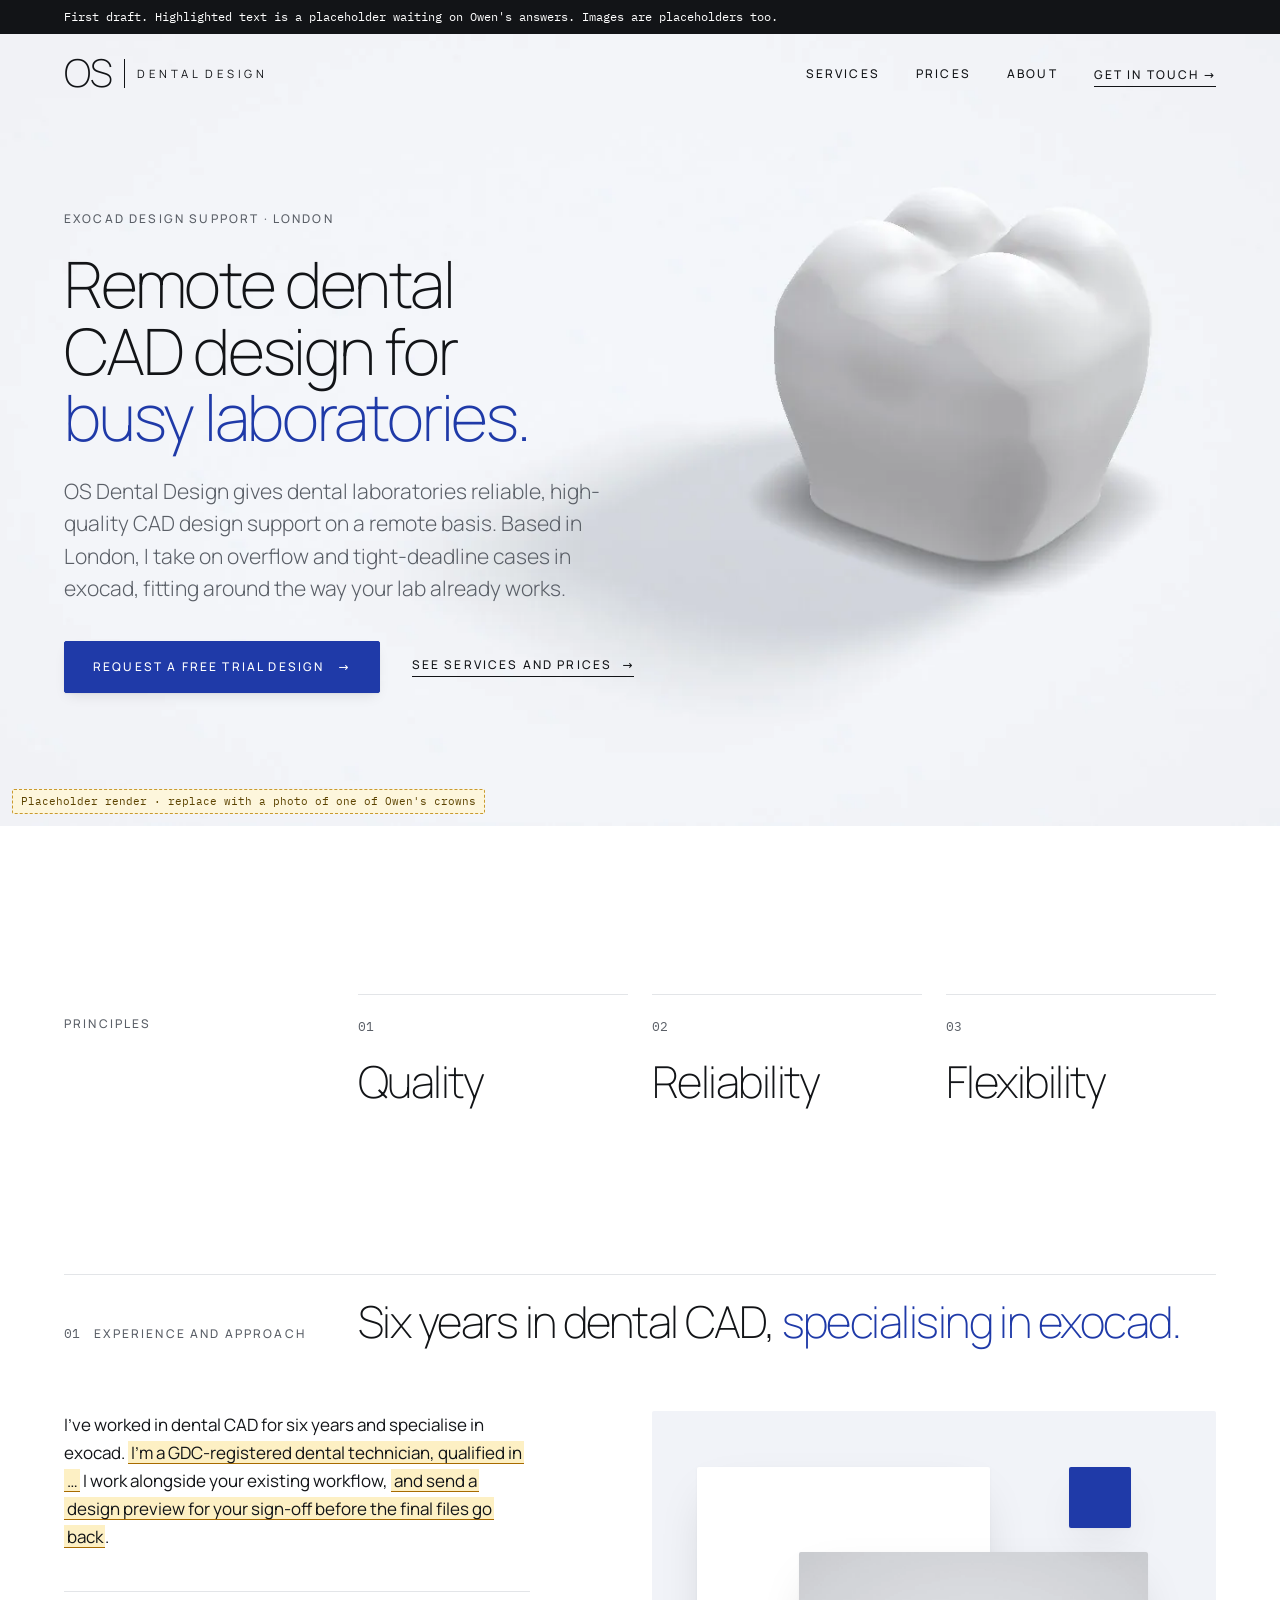
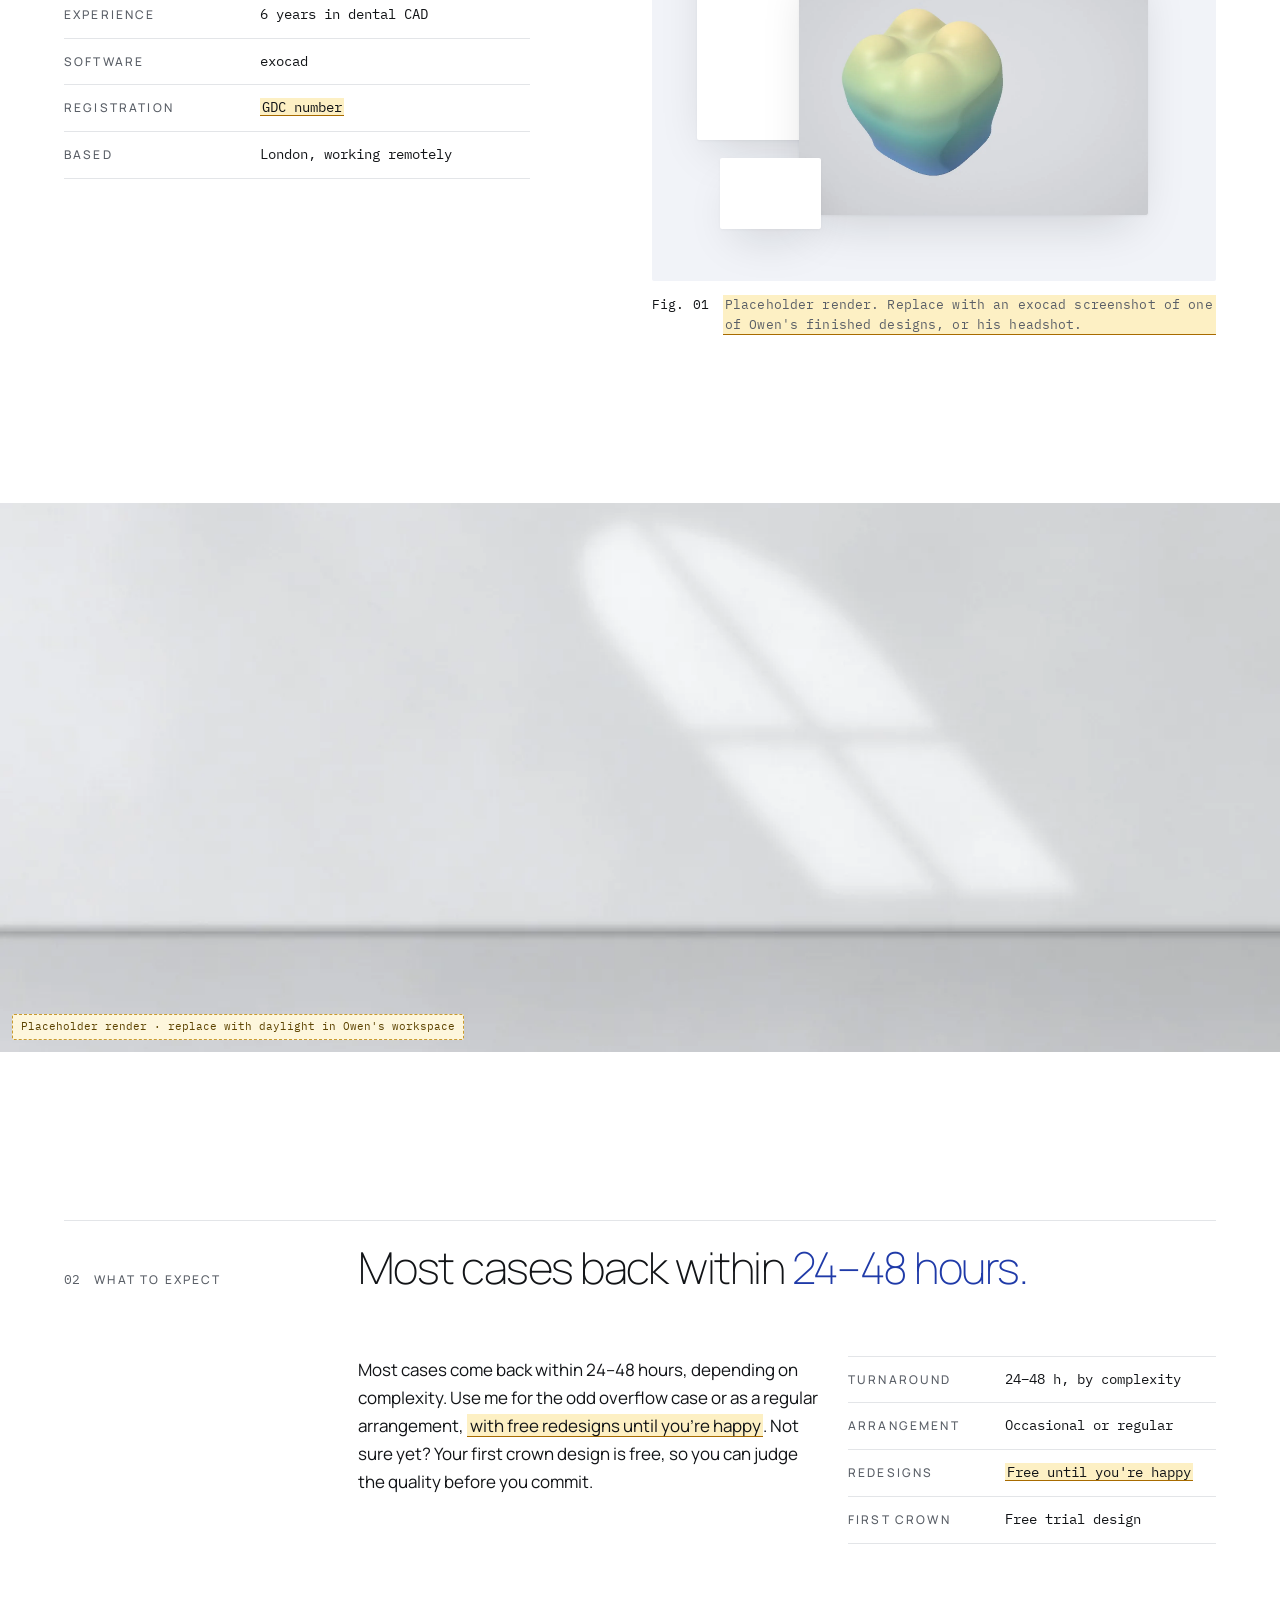
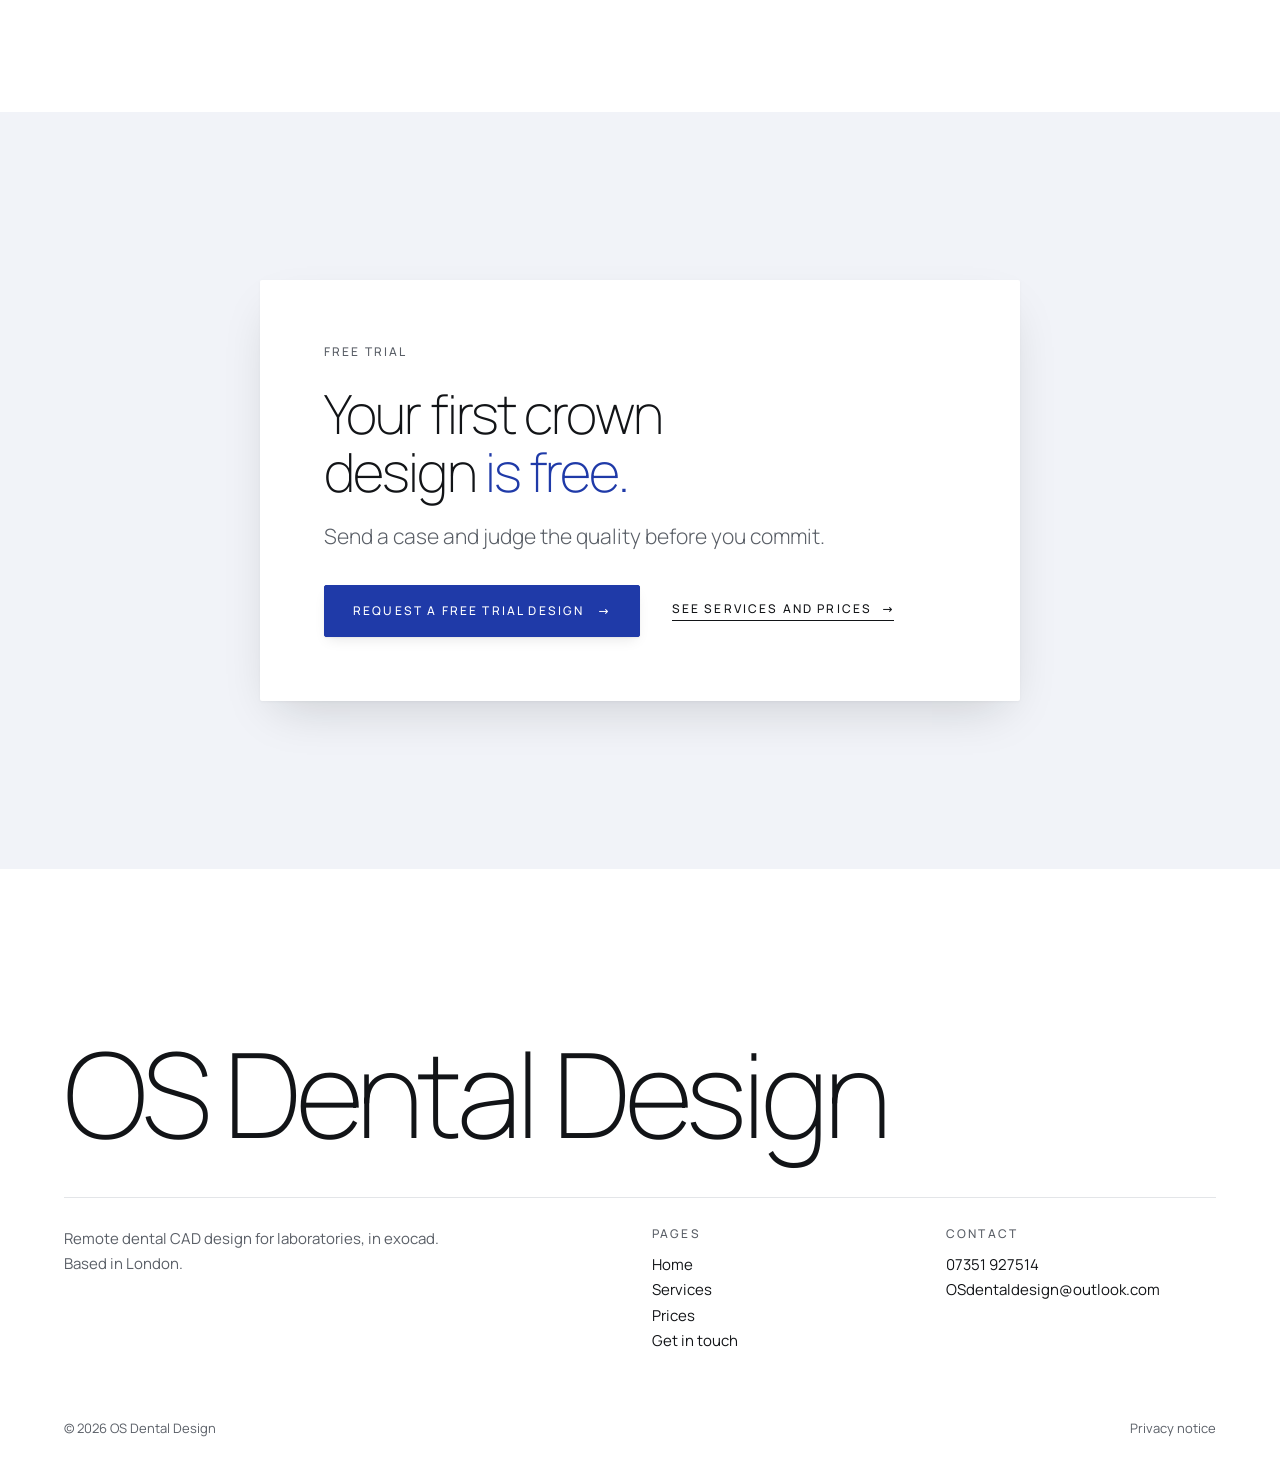
==== site/index.html @ b55dcf38 "Add first draft of the website Five static pages in site/ (Home, Services, Get in touch, Privacy not" ====
<!doctype html>
<html lang="en-GB">
<head>
  <meta charset="utf-8">
  <meta name="viewport" content="width=device-width, initial-scale=1">
  <title>OS Dental Design · Remote dental CAD design for laboratories</title>
  <meta name="description" content="Remote exocad design support for dental laboratories: crown and bridge, implant and full-arch work, back within 24–48 hours. Based in London.">
  <!-- DRAFT: keeps the draft out of search engines. Remove at launch. -->
  <meta name="robots" content="noindex, nofollow">
  <link rel="icon" href="favicon.svg" type="image/svg+xml">
  <link rel="preload" href="fonts/manrope-latin-variable.woff2" as="font" type="font/woff2" crossorigin>
  <link rel="stylesheet" href="css/styles.css">
  <script>document.documentElement.className += " js";</script>
  <script src="js/site.js" defer></script>
  <!-- Analytics: none yet. Cookieless analytics goes here later (PLAN.md, Phase 4). -->
</head>
<body>
  <a class="skip-link" href="#main">Skip to content</a>

  <!-- DRAFT: remove this banner at launch -->
  <div class="draft-banner">
    <p class="wrap">First draft. Highlighted text is a placeholder waiting on Owen's answers. Images are placeholders too.</p>
  </div>

  <header class="site-header site-header--overlay">
    <div class="wrap site-header__inner">
      <a class="wordmark" href="index.html" aria-label="OS Dental Design, home">
        <span class="wordmark__os" aria-hidden="true">OS</span><span class="wordmark__rule" aria-hidden="true"></span><span class="wordmark__name" aria-hidden="true">Dental Design</span>
      </a>
      <button class="menu-toggle label" type="button" aria-expanded="false" aria-controls="site-nav">Menu</button>
      <nav id="site-nav" class="site-nav" aria-label="Main">
        <ul>
          <li><a class="label" href="services.html">Services</a></li>
          <li><a class="label" href="services.html#prices">Prices</a></li>
          <li><a class="label" href="index.html#about">About</a></li>
          <li><a class="label nav-cta" href="contact.html">Get in touch <span class="arrow" aria-hidden="true">→</span></a></li>
        </ul>
      </nav>
    </div>
  </header>

  <main id="main">

    <!-- Hero: tagline, intro and the two buttons -->
    <section class="hero" aria-labelledby="hero-title">
      <div class="hero__media">
        <!-- PLACEHOLDER IMAGE: see images/README.md, slot "Home hero" -->
        <img src="images/placeholder-hero-crown.webp" alt="A white zirconia molar crown on a bright white surface" width="1600" height="900" fetchpriority="high">
        <span class="draft-tag">Placeholder render · replace with a photo of one of Owen's crowns</span>
      </div>
      <div class="wrap hero__content">
        <div class="hero__text">
          <p class="label eyebrow">exocad design support · London</p>
          <h1 id="hero-title" class="display-xl">Remote dental CAD design for <span class="em">busy laboratories.</span></h1>
          <!-- Alternative taglines in the copy doc: "Extra exocad capacity, whenever your lab needs it" or "Reliable CAD design support, back in 24–48 hours". -->
          <p class="lede">OS Dental Design gives dental laboratories reliable, high-quality CAD design support on a remote basis. Based in London, I take on overflow and tight-deadline cases in exocad, fitting around the way your lab already works.</p>
          <div class="actions">
            <a class="btn" href="contact.html#enquiry">Request a free trial design <span class="arrow" aria-hidden="true">→</span></a>
            <a class="link-arrow label" href="services.html">See services and prices <span class="arrow" aria-hidden="true">→</span></a>
          </div>
        </div>
      </div>
    </section>

    <!-- Principles -->
    <!-- Note from the copy doc: taken from Owen's own wording ("reliable, high-quality", "flexible support"). He hasn't chosen his three words yet (Q3). -->
    <section class="section" aria-labelledby="principles-title">
      <div class="wrap grid principles">
        <h2 id="principles-title" class="label principles__label">Principles</h2>
        <ol class="principles__list">
          <li><span class="mono">01</span><span class="display-m">Quality</span></li>
          <li><span class="mono">02</span><span class="display-m">Reliability</span></li>
          <li><span class="mono">03</span><span class="display-m">Flexibility</span></li>
        </ol>
      </div>
    </section>

    <!-- Experience and approach (this is the "About" section) -->
    <section class="section" id="about" aria-labelledby="about-title">
      <div class="wrap">
        <div class="section-head grid">
          <p class="section-head__meta"><span class="mono">01</span><span class="label">Experience and approach</span></p>
          <h2 id="about-title" class="display-m">Six years in dental CAD, <span class="em">specialising in exocad.</span></h2>
        </div>
        <div class="split grid">
          <div class="split__text">
            <div class="prose">
              <p>I've worked in dental CAD for six years and specialise in exocad. <span class="tbc" title="To confirm with Owen (Q4)">I'm a GDC-registered dental technician, qualified in …</span> I work alongside your existing workflow, <span class="tbc" title="To confirm with Owen (Q4)">and send a design preview for your sign-off before the final files go back</span>.</p>
            </div>
            <dl class="spec">
              <div><dt class="label">Experience</dt><dd>6 years in dental CAD</dd></div>
              <div><dt class="label">Software</dt><dd>exocad</dd></div>
              <div><dt class="label">Registration</dt><dd><span class="tbc" title="To confirm with Owen (Q4)">GDC number</span></dd></div>
              <div><dt class="label">Based</dt><dd>London, working remotely</dd></div>
            </dl>
          </div>
          <!-- Image slot from the copy doc: a headshot of Owen, or an exocad screenshot of a finished design (Q7) -->
          <figure class="split__figure">
            <div class="relief" style="--ratio: 6 / 5">
              <span class="plane" style="--left: 8%; --top: 12%; --width: 52%; --height: 58%"></span>
              <span class="plane plane--image" style="--left: 26%; --top: 30%; --width: 62%; --height: 56%">
                <img src="images/placeholder-design-screen.webp" alt="Placeholder: a molar crown design shown as a colour thickness map" width="1600" height="1000" loading="lazy">
              </span>
              <span class="plane plane--accent" style="--left: 74%; --top: 12%; --width: 11%; --height: 13%"></span>
              <span class="plane" style="--left: 12%; --top: 74%; --width: 18%; --height: 15%"></span>
            </div>
            <figcaption class="figcaption mono"><span>Fig. 01</span><span class="tbc" title="Image to source (Q7)">Placeholder render. Replace with an exocad screenshot of one of Owen's finished designs, or his headshot.</span></figcaption>
          </figure>
        </div>
      </div>
    </section>

    <!-- Full-bleed break -->
    <figure class="bleed">
      <!-- PLACEHOLDER IMAGE: see images/README.md, slot "Home break" -->
      <img src="images/placeholder-window-light.webp" alt="" width="1600" height="800" loading="lazy">
      <span class="draft-tag">Placeholder render · replace with daylight in Owen's workspace</span>
    </figure>

    <!-- What to expect -->
    <section class="section" aria-labelledby="expect-title">
      <div class="wrap">
        <div class="section-head grid">
          <p class="section-head__meta"><span class="mono">02</span><span class="label">What to expect</span></p>
          <h2 id="expect-title" class="display-m">Most cases back within <span class="em">24–48 hours.</span></h2>
        </div>
        <div class="split grid">
          <div class="split__text split__text--offset">
            <div class="prose">
              <p>Most cases come back within 24–48 hours, depending on complexity. Use me for the odd overflow case or as a regular arrangement, <span class="tbc" title="To confirm with Owen (Q5)">with free redesigns until you're happy</span>. Not sure yet? Your first crown design is free, so you can judge the quality before you commit.</p>
            </div>
          </div>
          <dl class="spec split__aside">
            <div><dt class="label">Turnaround</dt><dd>24–48 h, by complexity</dd></div>
            <div><dt class="label">Arrangement</dt><dd>Occasional or regular</dd></div>
            <div><dt class="label">Redesigns</dt><dd><span class="tbc" title="To confirm with Owen (Q5)">Free until you're happy</span></dd></div>
            <div><dt class="label">First crown</dt><dd>Free trial design</dd></div>
          </dl>
        </div>
      </div>
    </section>

    <!-- The bold moment: raised panel on the tinted band -->
    <section class="section section--alt" aria-labelledby="trial-title">
      <div class="wrap grid">
        <div class="panel">
          <p class="label eyebrow">Free trial</p>
          <h2 id="trial-title" class="display-l">Your first crown design <span class="em">is free.</span></h2>
          <p class="lede">Send a case and judge the quality before you commit.</p>
          <div class="actions">
            <a class="btn" href="contact.html#enquiry">Request a free trial design <span class="arrow" aria-hidden="true">→</span></a>
            <a class="link-arrow label" href="services.html">See services and prices <span class="arrow" aria-hidden="true">→</span></a>
          </div>
        </div>
      </div>
    </section>

  </main>

  <footer class="site-footer">
    <div class="wrap">
      <p class="site-footer__mast" aria-hidden="true">OS Dental Design</p>
      <div class="site-footer__cols grid">
        <p class="site-footer__about">Remote dental CAD design for laboratories, in exocad. Based in London.</p>
        <nav class="site-footer__col" aria-label="Footer">
          <span class="label">Pages</span>
          <ul>
            <li><a href="index.html">Home</a></li>
            <li><a href="services.html">Services</a></li>
            <li><a href="services.html#prices">Prices</a></li>
            <li><a href="contact.html">Get in touch</a></li>
          </ul>
        </nav>
        <div class="site-footer__col">
          <span class="label">Contact</span>
          <ul class="contact-list">
            <li><a href="tel:+447351927514">07351 927514</a></li>
            <li><a href="mailto:OSdentaldesign@outlook.com">OSdentaldesign@outlook.com</a></li>
          </ul>
        </div>
      </div>
      <div class="site-footer__legal">
        <span>© 2026 OS Dental Design</span>
        <a href="privacy.html">Privacy notice</a>
      </div>
    </div>
  </footer>
</body>
</html>
---- site/css/styles.css ----
/* ==========================================================================
   OS Dental Design · site styles · FIRST DRAFT

   The tokens in :root follow "Sam's choices" in the OS Dental Brand Choices
   artifact (10 Nov 2026): bright white, cobalt, Manrope, IBM Plex Mono,
   soft shadows, crisp corners, white relief, airy spacing.
   The design system is not final. When it is, change the values in :root
   and most of the site follows.

   Contents
     1. Fonts            6. Hero and page heads   11. Price table
     2. Tokens           7. Sections              12. Forms
     3. Base             8. White relief          13. Footer
     4. Type             9. Image slots           14. Draft markers
     5. Header and nav  10. Lists and specs
   ========================================================================== */


/* 1. Fonts: self-hosted, so the site makes no requests to Google
   (SIL Open Font License; licences are in /fonts) ------------------------ */

@font-face {
  font-family: "Manrope";
  src: url("../fonts/manrope-latin-variable.woff2") format("woff2");
  font-weight: 200 800;
  font-style: normal;
  font-display: swap;
  unicode-range: U+0000-00FF, U+0131, U+0152-0153, U+02BB-02BC, U+02C6, U+02DA, U+02DC, U+0304, U+0308, U+0329, U+2000-206F, U+20AC, U+2122, U+2191, U+2193, U+2212, U+2215, U+FEFF, U+FFFD;
}
@font-face {
  font-family: "IBM Plex Mono";
  src: url("../fonts/ibm-plex-mono-latin-400.woff2") format("woff2");
  font-weight: 400;
  font-style: normal;
  font-display: swap;
  unicode-range: U+0000-00FF, U+0131, U+0152-0153, U+02BB-02BC, U+02C6, U+02DA, U+02DC, U+0304, U+0308, U+0329, U+2000-206F, U+20AC, U+2122, U+2191, U+2193, U+2212, U+2215, U+FEFF, U+FFFD;
}
@font-face {
  font-family: "IBM Plex Mono";
  src: url("../fonts/ibm-plex-mono-latin-500.woff2") format("woff2");
  font-weight: 500;
  font-style: normal;
  font-display: swap;
  unicode-range: U+0000-00FF, U+0131, U+0152-0153, U+02BB-02BC, U+02C6, U+02DA, U+02DC, U+0304, U+0308, U+0329, U+2000-206F, U+20AC, U+2122, U+2191, U+2193, U+2212, U+2215, U+FEFF, U+FFFD;
}


/* 2. Tokens -------------------------------------------------------------- */

:root {
  /* Colour: bright white ground, cobalt accent, steel secondary */
  --paper: #ffffff;          /* the page */
  --paper-alt: #f1f3f8;      /* tinted band: behind the white relief and the raised panel */
  --ink: #121417;            /* text */
  --ink-soft: #5a5f67;       /* ledes, captions, labels */
  --rule: #e3e5e8;           /* hairlines */
  --rule-strong: #868c94;    /* form field underlines */
  --accent: #1f3aa8;         /* Cobalt: buttons, emphasis, current page, focus */
  --on-accent: #ffffff;
  --accent-soft: #c3cbec;
  --secondary: #bcc5d1;      /* Steel: the accent's quiet partner */
  --placeholder: #e7eaf0;    /* empty image slots */

  /* Type: Manrope for headlines and text, IBM Plex Mono for technical figures */
  --font-head: "Manrope", system-ui, -apple-system, "Segoe UI", Roboto, sans-serif;
  --font-body: "Manrope", system-ui, -apple-system, "Segoe UI", Roboto, sans-serif;
  --font-mono: "IBM Plex Mono", ui-monospace, Menlo, Consolas, monospace;
  --head-weight: 200;
  --head-tracking: -0.035em;

  /* Depth and shape: soft shadows, crisp 2px corners */
  --shadow-1: 0 1px 2px rgba(18, 20, 23, .05), 0 6px 14px -4px rgba(18, 20, 23, .10);
  --shadow-2: 0 1px 3px rgba(18, 20, 23, .04), 0 20px 48px -16px rgba(18, 20, 23, .18);
  --radius: 2px;

  /* Space: airy, 168px between sections on a wide screen */
  --space-section: clamp(88px, 6rem + 6vw, 168px);
  --page-margin: clamp(20px, 5vw, 64px);
  --gutter: 24px;
  --content-max: 1312px;

  /* Motion */
  --ease: cubic-bezier(.2, .7, .2, 1);
  --quick: 200ms;
}


/* 3. Base ---------------------------------------------------------------- */

*, *::before, *::after { box-sizing: border-box; }

html {
  color-scheme: light;
  -webkit-text-size-adjust: 100%;
  text-size-adjust: 100%;
  scroll-padding-top: 24px;
}
@media (prefers-reduced-motion: no-preference) {
  html { scroll-behavior: smooth; }
}

body {
  margin: 0;
  background: var(--paper);
  color: var(--ink);
  font-family: var(--font-body);
  font-size: 1.0625rem;      /* 17px */
  line-height: 1.65;
  font-weight: 400;
  -webkit-font-smoothing: antialiased;
  -moz-osx-font-smoothing: grayscale;
}

img { display: block; max-width: 100%; height: auto; }
a { color: inherit; text-underline-offset: 3px; }
p, h1, h2, h3, figure, blockquote, dl, dd { margin: 0; }
ol, ul { margin: 0; padding: 0; list-style: none; }
button, input, select, textarea { font: inherit; color: inherit; }

:focus-visible { outline: 2px solid var(--accent); outline-offset: 4px; }
::selection { background: var(--accent-soft); color: var(--ink); }

.visually-hidden {
  position: absolute !important;
  width: 1px; height: 1px;
  margin: -1px; padding: 0;
  overflow: hidden;
  clip: rect(0 0 0 0);
  white-space: nowrap;
  border: 0;
}

.skip-link {
  position: absolute;
  left: 16px; top: -100px;
  z-index: 100;
  padding: 10px 16px;
  background: var(--ink);
  color: var(--paper);
  border-radius: var(--radius);
  text-decoration: none;
}
.skip-link:focus { top: 16px; }

.wrap {
  width: 100%;
  max-width: calc(var(--content-max) + 2 * var(--page-margin));
  margin-inline: auto;
  padding-inline: var(--page-margin);
}

.grid {
  display: grid;
  grid-template-columns: repeat(12, minmax(0, 1fr));
  column-gap: var(--gutter);
}


/* 4. Type ---------------------------------------------------------------- */

.display-xl,
.display-l,
.display-m,
.display-s {
  font-family: var(--font-head);
  font-weight: var(--head-weight);
  letter-spacing: var(--head-tracking);
  text-wrap: balance;
}
.display-xl { font-size: clamp(2.5rem, 1.55rem + 3.4vw, 4rem);      line-height: 1.04; }
.display-l  { font-size: clamp(2.125rem, 1.5rem + 2.6vw, 3.375rem); line-height: 1.08; }
.display-m  { font-size: clamp(1.75rem, 1.3rem + 1.9vw, 2.75rem);   line-height: 1.12; }
.display-s  {
  font-size: clamp(1.3125rem, 1.15rem + .7vw, 1.75rem);
  line-height: 1.25;
  font-weight: 300;
  letter-spacing: -0.02em;
}

/* Headline emphasis: the last phrase, upright, in the accent */
.em { color: var(--accent); }

.lede {
  max-width: 34em;
  color: var(--ink-soft);
  font-size: clamp(1.125rem, 1.02rem + .4vw, 1.3125rem);
  line-height: 1.55;
  font-weight: 300;
}

/* Labels, eyebrows, nav and buttons: small capitals */
.label {
  font-family: var(--font-body);
  font-size: .75rem;
  line-height: 1.35;
  letter-spacing: .18em;
  text-transform: uppercase;
  font-weight: 500;
}

/* Technical figures: turnaround, file types, tooth numbers, captions */
.mono {
  font-family: var(--font-mono);
  font-size: .8125rem;
  line-height: 1.55;
  letter-spacing: .01em;
}

.eyebrow { color: var(--ink-soft); }
.prose { max-width: 34em; }
.prose > * + * { margin-top: 1em; }
.prose a { color: var(--accent); }


/* Buttons and links ------------------------------------------------------ */

.btn {
  display: inline-flex;
  align-items: center;
  gap: 14px;
  min-height: 52px;
  padding: 0 28px;
  border: 1px solid var(--accent);
  border-radius: var(--radius);
  background: var(--accent);
  color: var(--on-accent);
  box-shadow: var(--shadow-1);
  text-decoration: none;
  cursor: pointer;
  transition: background-color var(--quick) var(--ease), border-color var(--quick) var(--ease);
  /* label type */
  font-family: var(--font-body);
  font-size: .75rem;
  line-height: 1.2;
  letter-spacing: .18em;
  text-transform: uppercase;
  font-weight: 500;
}
.btn:hover { background: var(--ink); border-color: var(--ink); }

.link-arrow {
  display: inline-flex;
  align-items: center;
  gap: 10px;
  padding-bottom: 3px;
  border-bottom: 1px solid currentColor;
  text-decoration: none;
  transition: color var(--quick) var(--ease);
}
.link-arrow:hover { color: var(--accent); }

.arrow { display: inline-block; transition: transform var(--quick) var(--ease); }
.btn:hover .arrow,
.link-arrow:hover .arrow { transform: translateX(4px); }

.actions {
  display: flex;
  flex-wrap: wrap;
  align-items: center;
  gap: 20px 32px;
  margin-top: 12px;
}


/* 5. Header and nav ------------------------------------------------------ */

.site-header { position: relative; z-index: 20; }

/* Home: the header sits on top of the hero photograph */
.site-header--overlay { position: absolute; left: 0; right: 0; }

.site-header__inner {
  display: flex;
  flex-wrap: wrap;
  align-items: center;
  gap: 16px 32px;
  padding-block: 24px;
}

/* Wordmark until the logo exists: OS | DENTAL DESIGN */
.wordmark {
  display: inline-flex;
  align-items: center;
  color: var(--ink);
  font-size: 12px;
  line-height: 1;
  text-decoration: none;
  white-space: nowrap;
}
.wordmark__os {
  font-family: var(--font-head);
  font-weight: 200;
  font-size: 3.2em;
  letter-spacing: -0.02em;
  line-height: .8;
}
.wordmark__rule {
  width: 1px;
  height: 2.4em;
  margin-inline: 1em;
  background: currentColor;
}
.wordmark__name {
  margin-right: -.3em;
  font-size: .95em;
  letter-spacing: .3em;
  text-transform: uppercase;
  font-weight: 400;
}

.site-nav { margin-left: auto; }
.site-nav ul { display: flex; align-items: center; gap: 36px; }
.site-nav a {
  display: inline-block;
  padding-block: 6px;
  text-decoration: none;
  transition: color var(--quick) var(--ease);
}
.site-nav a:hover { color: var(--accent); }
.site-nav a[aria-current="page"] { color: var(--accent); box-shadow: 0 1px 0 0 currentColor; }
.site-nav .nav-cta { padding-bottom: 3px; border-bottom: 1px solid currentColor; }

.menu-toggle { display: none; }

@media (max-width: 859px) {
  .js .menu-toggle {
    display: inline-flex;
    align-items: center;
    min-height: 44px;
    margin-left: auto;
    padding: 0 16px;
    border: 1px solid var(--ink);
    border-radius: var(--radius);
    background: transparent;
    cursor: pointer;
  }
  .js .site-nav {
    display: none;
    position: absolute;
    top: 100%; left: 0; right: 0;
    padding: 4px var(--page-margin) 24px;
    background: var(--paper);
    box-shadow: var(--shadow-2);
  }
  .js.nav-open .site-nav { display: block; }
  .js .site-nav ul { flex-direction: column; align-items: stretch; gap: 0; }
  .js .site-nav a,
  .js .site-nav .nav-cta {
    display: block;
    padding: 18px 0;
    border-bottom: 1px solid var(--rule);
    box-shadow: none;
  }
  /* Without JavaScript the links simply wrap under the wordmark */
  html:not(.js) .site-nav { margin-left: 0; width: 100%; }
  html:not(.js) .site-nav ul { flex-wrap: wrap; gap: 8px 24px; }
}


/* 6. Hero (Home) and page heads (other pages) ---------------------------- */

.hero {
  position: relative;
  overflow: hidden;
  background: #eff1f5;       /* matches the edge of the hero photograph */
}
.hero__media { position: relative; }
.hero__media img {
  width: 100%;
  height: 100%;
  object-fit: cover;
  object-position: 72% 50%;
}
.hero__content { position: relative; z-index: 1; }
.hero__text { display: grid; gap: 24px; max-width: 600px; }

@media (min-width: 860px) {
  .hero { display: flex; align-items: center; min-height: clamp(640px, 88vh, 820px); }
  .hero__media { position: absolute; inset: 0; }
  .hero__content { width: 100%; padding-block: 140px 96px; }
  .hero__text { max-width: min(600px, 50%); }
}
/* Phones: headline first, photograph underneath */
@media (max-width: 859px) {
  .hero { display: flex; flex-direction: column; }
  .hero__content { order: 1; padding-block: 120px 48px; }
  .hero__media { order: 2; aspect-ratio: 16 / 11; }
  .hero__media img { object-position: 80% 50%; }
}

.page-head { padding-top: clamp(40px, 5vw, 80px); }
.page-head__grid { align-items: center; row-gap: 56px; }
.page-head__text { grid-column: 1 / span 6; display: grid; gap: 24px; align-content: start; }
.page-head__figure { grid-column: 8 / span 5; }
.page-head__text--wide { grid-column: 1 / span 8; }
.page-head__figure--portrait { grid-column: 9 / span 4; }

@media (max-width: 959px) {
  .page-head__text,
  .page-head__text--wide,
  .page-head__figure { grid-column: 1 / -1; }
  .page-head__figure--portrait { max-width: 22rem; }
}


/* 7. Sections ------------------------------------------------------------ */

.section { padding-block: var(--space-section); }
.section--alt { background: var(--paper-alt); }

/* Two plain sections in a row share one gap; the hairline above the next
   section heading does the separating. */
.section:not(.section--alt) + .section:not(.section--alt) { padding-top: 0; }

/* Section heading: hairline, number and label in the margin, headline */
.section-head {
  align-items: baseline;
  row-gap: 16px;
  margin-bottom: clamp(40px, 5vw, 64px);
  padding-top: 22px;
  border-top: 1px solid var(--rule);
}
.section-head__meta {
  grid-column: 1 / span 3;
  display: flex;
  gap: 14px;
  align-items: baseline;
  color: var(--ink-soft);
}
.section-head > h2 { grid-column: 4 / span 9; }
@media (max-width: 859px) {
  .section-head__meta,
  .section-head > h2 { grid-column: 1 / -1; }
}

/* Text beside a figure */
.split { align-items: start; row-gap: 56px; }
.split__text { grid-column: 1 / span 5; display: grid; gap: 40px; }
.split__figure { grid-column: 7 / span 6; }
.split__text--offset { grid-column: 4 / span 5; }
.split__aside { grid-column: 9 / span 4; }
@media (max-width: 959px) {
  .split__text,
  .split__figure,
  .split__text--offset,
  .split__aside { grid-column: 1 / -1; }
}

/* Principles: three words */
.principles { row-gap: 32px; }
.principles__label { grid-column: 1 / span 3; padding-top: 22px; color: var(--ink-soft); }
.principles__list {
  grid-column: 4 / span 9;
  display: grid;
  grid-template-columns: repeat(3, minmax(0, 1fr));
  gap: var(--gutter);
}
.principles__list li {
  display: grid;
  gap: 20px;
  padding-top: 22px;
  border-top: 1px solid var(--rule);
}
.principles__list .mono { color: var(--ink-soft); }
@media (max-width: 1023px) {
  .principles__label,
  .principles__list { grid-column: 1 / -1; }
}
@media (max-width: 639px) {
  .principles__list { grid-template-columns: minmax(0, 1fr); gap: 28px; }
}

/* Full-bleed photograph between sections */
.bleed { position: relative; }
.bleed img { width: 100%; aspect-ratio: 21 / 9; object-fit: cover; }
@media (max-width: 639px) {
  .bleed img { aspect-ratio: 3 / 2; }
}

/* The bold moment: a raised white panel on the tinted band */
.panel {
  grid-column: 3 / span 8;
  display: grid;
  gap: 20px;
  padding: clamp(32px, 5vw, 64px) clamp(24px, 5vw, 72px) clamp(36px, 5vw, 64px);
  background: var(--paper);
  border-radius: var(--radius);
  box-shadow: var(--shadow-2);
}
.panel .eyebrow { margin-bottom: 4px; }
@media (max-width: 959px) {
  .panel { grid-column: 1 / -1; }
}

/* Figure captions */
.figcaption {
  display: flex;
  gap: 14px;
  margin-top: 14px;
  color: var(--ink-soft);
}
.figcaption > span:first-child { color: var(--ink); white-space: nowrap; }


/* 8. White relief: white planes lifted off the tinted band ---------------
   Rules from the brand choices: three to five planes, overlapping; at most
   one in the accent and it is the smallest; every plane lifts the same way;
   a photograph or screenshot may sit on one plane; no text on the planes.
   Position each plane with --left, --top, --width and --height (in %). */

.relief {
  position: relative;
  overflow: hidden;
  aspect-ratio: var(--ratio, 6 / 5);
  background: var(--paper-alt);
  border-radius: var(--radius);
}
.plane {
  position: absolute;
  left: var(--left);
  top: var(--top);
  width: var(--width);
  height: var(--height);
  background: var(--paper);
  border-radius: var(--radius);
  box-shadow: var(--shadow-2);
}
.plane--accent { background: var(--accent); }
.plane--image { overflow: hidden; }
.plane--image img { width: 100%; height: 100%; object-fit: cover; }


/* 9. Image slots: where a photograph is still to be sourced -------------- */

.slot {
  position: relative;
  display: flex;
  flex-direction: column;
  justify-content: flex-end;
  gap: 8px;
  aspect-ratio: var(--ratio, 4 / 3);
  padding: 20px;
  background:
    repeating-linear-gradient(135deg, transparent 0 14px, rgba(18, 20, 23, .035) 14px 15px),
    var(--placeholder);
  border-radius: var(--radius);
  overflow: hidden;
}
.slot__tag { color: var(--ink-soft); }
.slot__desc { max-width: 30em; font-size: .9375rem; line-height: 1.5; }


/* 10. Lists and specs ---------------------------------------------------- */

/* Spec list: the data a lab checks */
.spec { border-top: 1px solid var(--rule); }
.spec > div {
  display: grid;
  grid-template-columns: minmax(0, 2fr) minmax(0, 3fr);
  gap: 16px;
  align-items: baseline;
  padding-block: 12px;
  border-bottom: 1px solid var(--rule);
}
.spec dt { color: var(--ink-soft); }
.spec dd { font-family: var(--font-mono); font-size: .875rem; line-height: 1.55; overflow-wrap: anywhere; }

/* Service index */
.index { border-top: 1px solid var(--rule); counter-reset: none; }
.index__row {
  display: grid;
  grid-template-columns: repeat(12, minmax(0, 1fr));
  column-gap: var(--gutter);
  row-gap: 8px;
  align-items: baseline;
  padding-block: clamp(22px, 2.6vw, 34px);
  border-bottom: 1px solid var(--rule);
}
.index__num { grid-column: 1 / span 1; color: var(--ink-soft); }
.index__title { grid-column: 2 / span 7; }
.index__meta { grid-column: 9 / span 4; text-align: right; color: var(--ink-soft); }
@media (max-width: 639px) {
  .index__num { grid-column: 1 / span 2; }
  .index__title { grid-column: 3 / -1; }
  .index__meta { grid-column: 3 / -1; text-align: left; }
}

/* How it works: three steps */
.steps {
  display: grid;
  grid-template-columns: repeat(3, minmax(0, 1fr));
  gap: 56px var(--gutter);
}
.step { display: grid; gap: 16px; align-content: start; }
.step__num { color: var(--accent); }
.step__text { max-width: 26em; }
.step__text a { color: var(--accent); }
@media (max-width: 859px) {
  .steps { grid-template-columns: minmax(0, 1fr); }
}

/* Legal text (privacy notice) */
.legal { grid-column: 4 / span 7; }
.legal h2 { margin-top: 2.2em; }
.legal h2:first-child { margin-top: 0; }
@media (max-width: 959px) {
  .legal { grid-column: 1 / -1; }
}

/* Contact details */
.contact-list a { text-decoration: none; }
.contact-list a:hover { color: var(--accent); }


/* 11. Price table -------------------------------------------------------- */

.price-table { width: 100%; border-collapse: collapse; }
.price-table caption { text-align: left; }
.price-table th {
  padding: 0 16px 14px 0;
  border-bottom: 1px solid var(--ink);
  color: var(--ink-soft);
  text-align: left;
  font-size: .75rem;
  line-height: 1.35;
  letter-spacing: .18em;
  text-transform: uppercase;
  font-weight: 500;
}
.price-table td {
  padding: 18px 16px 18px 0;
  border-bottom: 1px solid var(--rule);
  vertical-align: baseline;
}
.price-table td:not(:first-child) { font-family: var(--font-mono); font-size: .875rem; }
.price-table .is-trial td:first-child { color: var(--accent); }
.price-notes { margin-top: 24px; color: var(--ink-soft); font-size: .9375rem; }

@media (max-width: 639px) {
  .price-table thead {
    position: absolute; width: 1px; height: 1px; overflow: hidden; clip: rect(0 0 0 0);
  }
  .price-table tr {
    display: grid;
    grid-template-columns: repeat(3, minmax(0, 1fr));
    gap: 8px 16px;
    padding-block: 18px;
    border-bottom: 1px solid var(--rule);
  }
  .price-table td { padding: 0; border: 0; }
  .price-table td:first-child { grid-column: 1 / -1; }
  .price-table td[data-label]::before {
    content: attr(data-label);
    display: block;
    margin-bottom: 2px;
    color: var(--ink-soft);
    font-family: var(--font-body);
    font-size: .6875rem;
    letter-spacing: .16em;
    text-transform: uppercase;
    font-weight: 500;
  }
}


/* 12. Forms -------------------------------------------------------------- */

.form-area { grid-column: 4 / span 8; display: grid; gap: 32px; }
@media (max-width: 959px) {
  .form-area { grid-column: 1 / -1; }
}

.form { display: grid; gap: 40px; }
.form__grid {
  display: grid;
  grid-template-columns: repeat(2, minmax(0, 1fr));
  gap: 36px 28px;
}
@media (max-width: 639px) {
  .form__grid { grid-template-columns: minmax(0, 1fr); }
}

.field { display: grid; gap: 8px; align-content: start; }
.field--full { grid-column: 1 / -1; }
.field > label,
.fieldset > legend { color: var(--ink-soft); }
.optional { text-transform: none; letter-spacing: 0; font-weight: 400; }

.input {
  width: 100%;
  min-height: 48px;
  padding: 8px 0 10px;
  border: 0;
  border-bottom: 1px solid var(--rule-strong);
  border-radius: 0;
  background: transparent;
  color: var(--ink);
  font-size: 1.125rem;
  font-weight: 300;
  transition: border-color var(--quick) var(--ease), box-shadow var(--quick) var(--ease);
}
.input::placeholder { color: #8a9098; opacity: 1; }
.input:focus { outline: none; border-bottom-color: var(--accent); box-shadow: 0 1px 0 0 var(--accent); }
.input:focus-visible { outline: none; }
textarea.input { min-height: 132px; resize: vertical; line-height: 1.55; }
select.input {
  appearance: none;
  -webkit-appearance: none;
  padding-right: 32px;
  background-image: url("data:image/svg+xml,%3Csvg xmlns='http://www.w3.org/2000/svg' width='14' height='8' viewBox='0 0 14 8'%3E%3Cpath d='M1 1l6 6 6-6' fill='none' stroke='%23121417' stroke-width='1.2'/%3E%3C/svg%3E");
  background-repeat: no-repeat;
  background-position: right 4px center;
  cursor: pointer;
}
input[type="file"].input { padding-block: 12px; font-size: .9375rem; font-weight: 400; cursor: pointer; }
input[type="file"].input::file-selector-button {
  margin-right: 16px;
  padding: 10px 16px;
  border: 1px solid var(--ink);
  border-radius: var(--radius);
  background: var(--paper);
  color: var(--ink);
  font-size: .6875rem;
  letter-spacing: .16em;
  text-transform: uppercase;
  font-weight: 500;
  cursor: pointer;
}

.hint { color: var(--ink-soft); font-size: .875rem; line-height: 1.5; }

.fieldset { display: grid; gap: 12px; margin: 0; padding: 0; border: 0; min-width: 0; }
.fieldset > legend { padding: 0; margin-bottom: 8px; }

.check { display: flex; gap: 12px; align-items: flex-start; font-size: 1rem; line-height: 1.5; cursor: pointer; }
.check input { flex: none; width: 20px; height: 20px; margin: 2px 0 0; accent-color: var(--accent); cursor: pointer; }

.form__foot { display: flex; flex-wrap: wrap; align-items: center; gap: 20px 32px; }
.form__privacy { color: var(--ink-soft); font-size: .875rem; }
.form__privacy a { color: var(--accent); }

.form__status {
  padding: 18px 20px;
  background: var(--paper-alt);
  border: 1px solid var(--rule);
  border-radius: var(--radius);
}
.form__status a { color: var(--accent); }


/* 13. Footer ------------------------------------------------------------- */

.site-footer { padding-block: var(--space-section) 36px; }
.section--alt + .site-footer { padding-top: clamp(64px, 4rem + 3vw, 120px); }

.site-footer__mast {
  font-family: var(--font-head);
  font-weight: 200;
  font-size: clamp(2.5rem, 9.2vw, 8.25rem);
  line-height: .95;
  letter-spacing: -0.045em;
}
.site-footer__cols {
  row-gap: 32px;
  margin-top: 48px;
  padding-top: 28px;
  border-top: 1px solid var(--rule);
  font-size: .9375rem;
  line-height: 1.7;
}
.site-footer__about { grid-column: 1 / span 6; max-width: 26em; color: var(--ink-soft); }
.site-footer__col { grid-column: span 3; }
.site-footer__col .label { display: block; margin-bottom: 10px; color: var(--ink-soft); }
.site-footer a { text-decoration: none; }
.site-footer a:hover { color: var(--accent); }
.site-footer__legal {
  display: flex;
  flex-wrap: wrap;
  justify-content: space-between;
  gap: 12px 24px;
  margin-top: 64px;
  color: var(--ink-soft);
  font-size: .8125rem;
}
@media (max-width: 859px) {
  .site-footer__about { grid-column: 1 / -1; }
  .site-footer__col { grid-column: span 6; }
}
@media (max-width: 479px) {
  .site-footer__col { grid-column: 1 / -1; }
}
.site-footer--slim { padding-top: 0; }
.site-footer--slim .site-footer__legal { margin-top: 0; padding-top: 28px; border-top: 1px solid var(--rule); }


/* 14. Draft markers: delete this block, and every element that uses these
   classes, before launch. Search the HTML for "draft-" and "tbc". -------- */

/* The strip across the top of every page */
.draft-banner { background: var(--ink); color: var(--paper); }
.draft-banner p { padding-block: 8px; font-family: var(--font-mono); font-size: .75rem; line-height: 1.5; }

/* Placeholder copy: the [bracketed] text in the copy doc, waiting on Owen.
   The title attribute says which question settles it. */
.tbc {
  padding-inline: .15em;
  background: #fdf0c4;
  box-shadow: inset 0 -1px 0 #a86b00;
  -webkit-box-decoration-break: clone;
  box-decoration-break: clone;
}

/* A note for the people reviewing the draft, not for visitors */
.draft-note {
  max-width: 46em;
  padding: 10px 12px;
  border: 1px dashed #c99a2e;
  border-radius: var(--radius);
  background: #fdf6dc;
  color: #5c4300;
  font-family: var(--font-mono);
  font-size: .75rem;
  line-height: 1.55;
}
.draft-note strong { font-weight: 500; }

/* A small chip on a placeholder image */
.draft-tag {
  position: absolute;
  left: 12px; bottom: 12px;
  z-index: 2;
  max-width: calc(100% - 24px);
  padding: 4px 8px;
  border: 1px dashed #c99a2e;
  border-radius: var(--radius);
  background: #fdf6dc;
  color: #5c4300;
  font-family: var(--font-mono);
  font-size: .6875rem;
  line-height: 1.4;
}
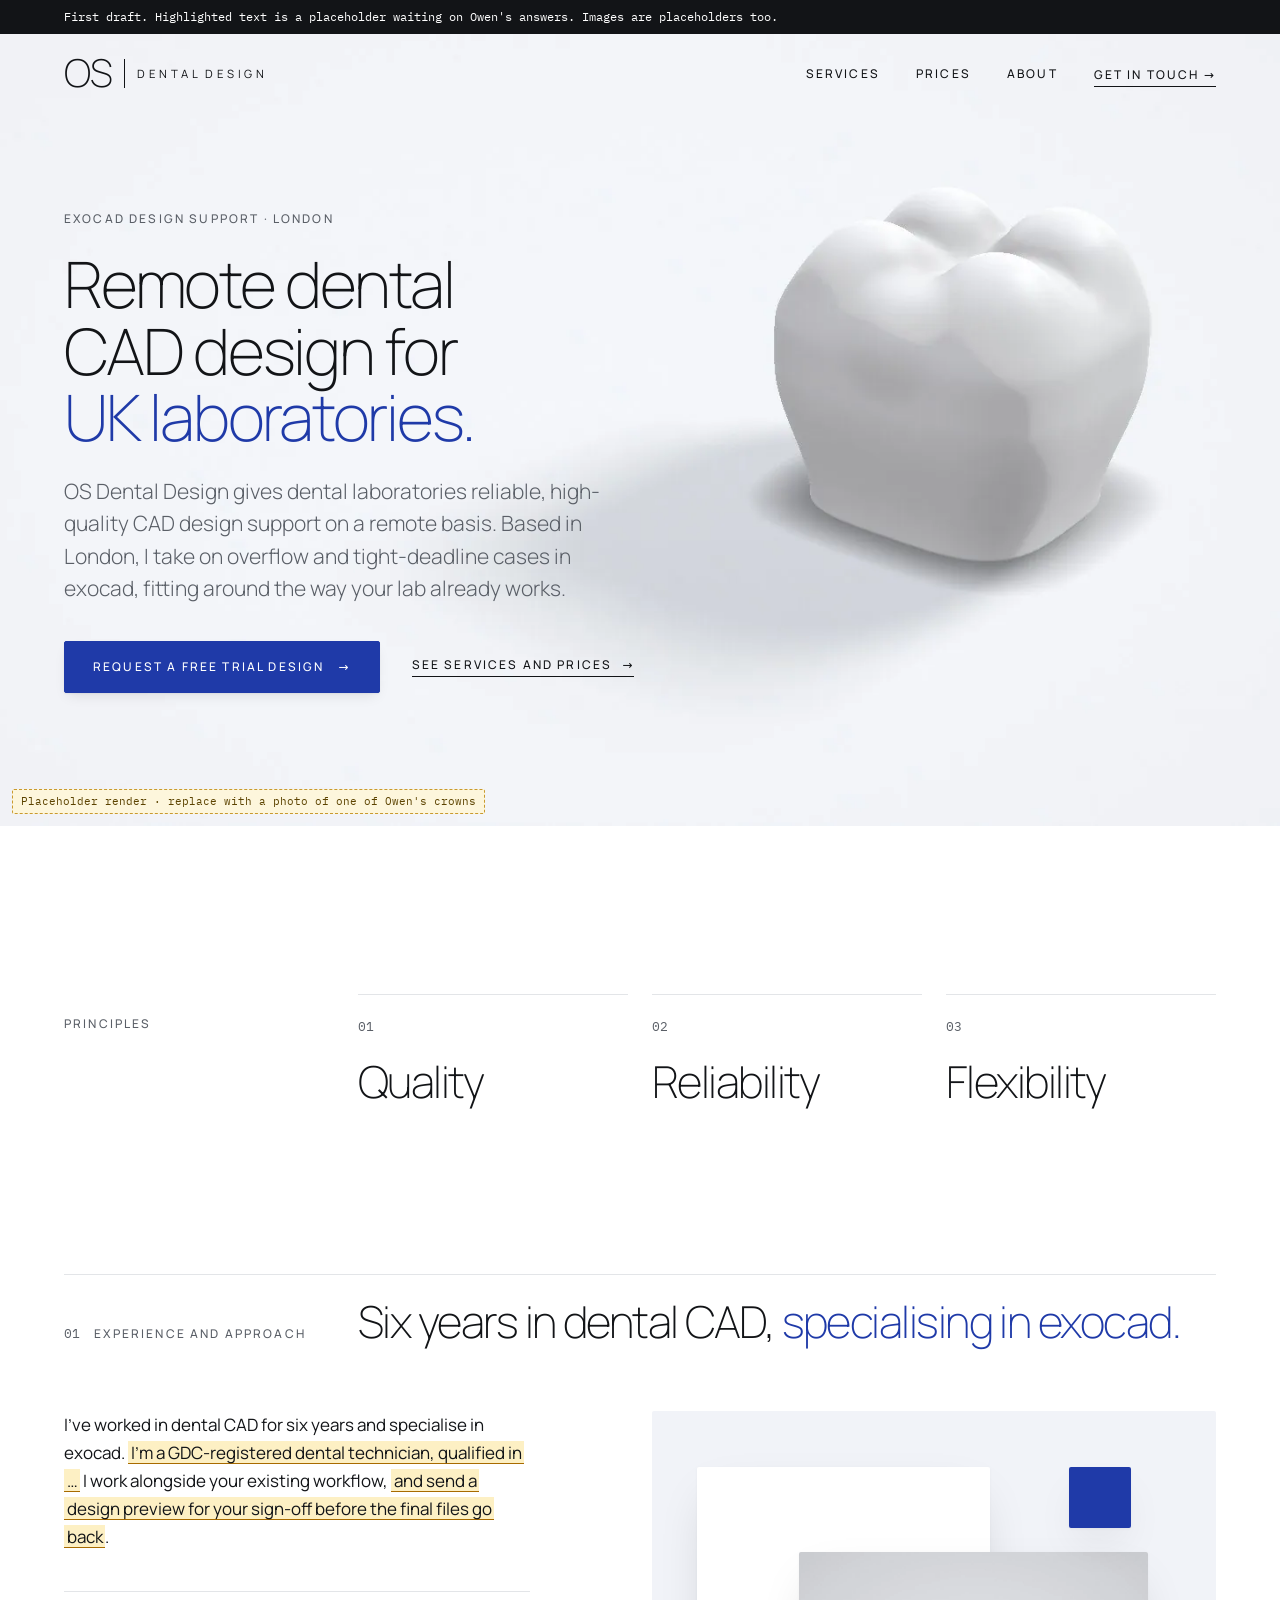
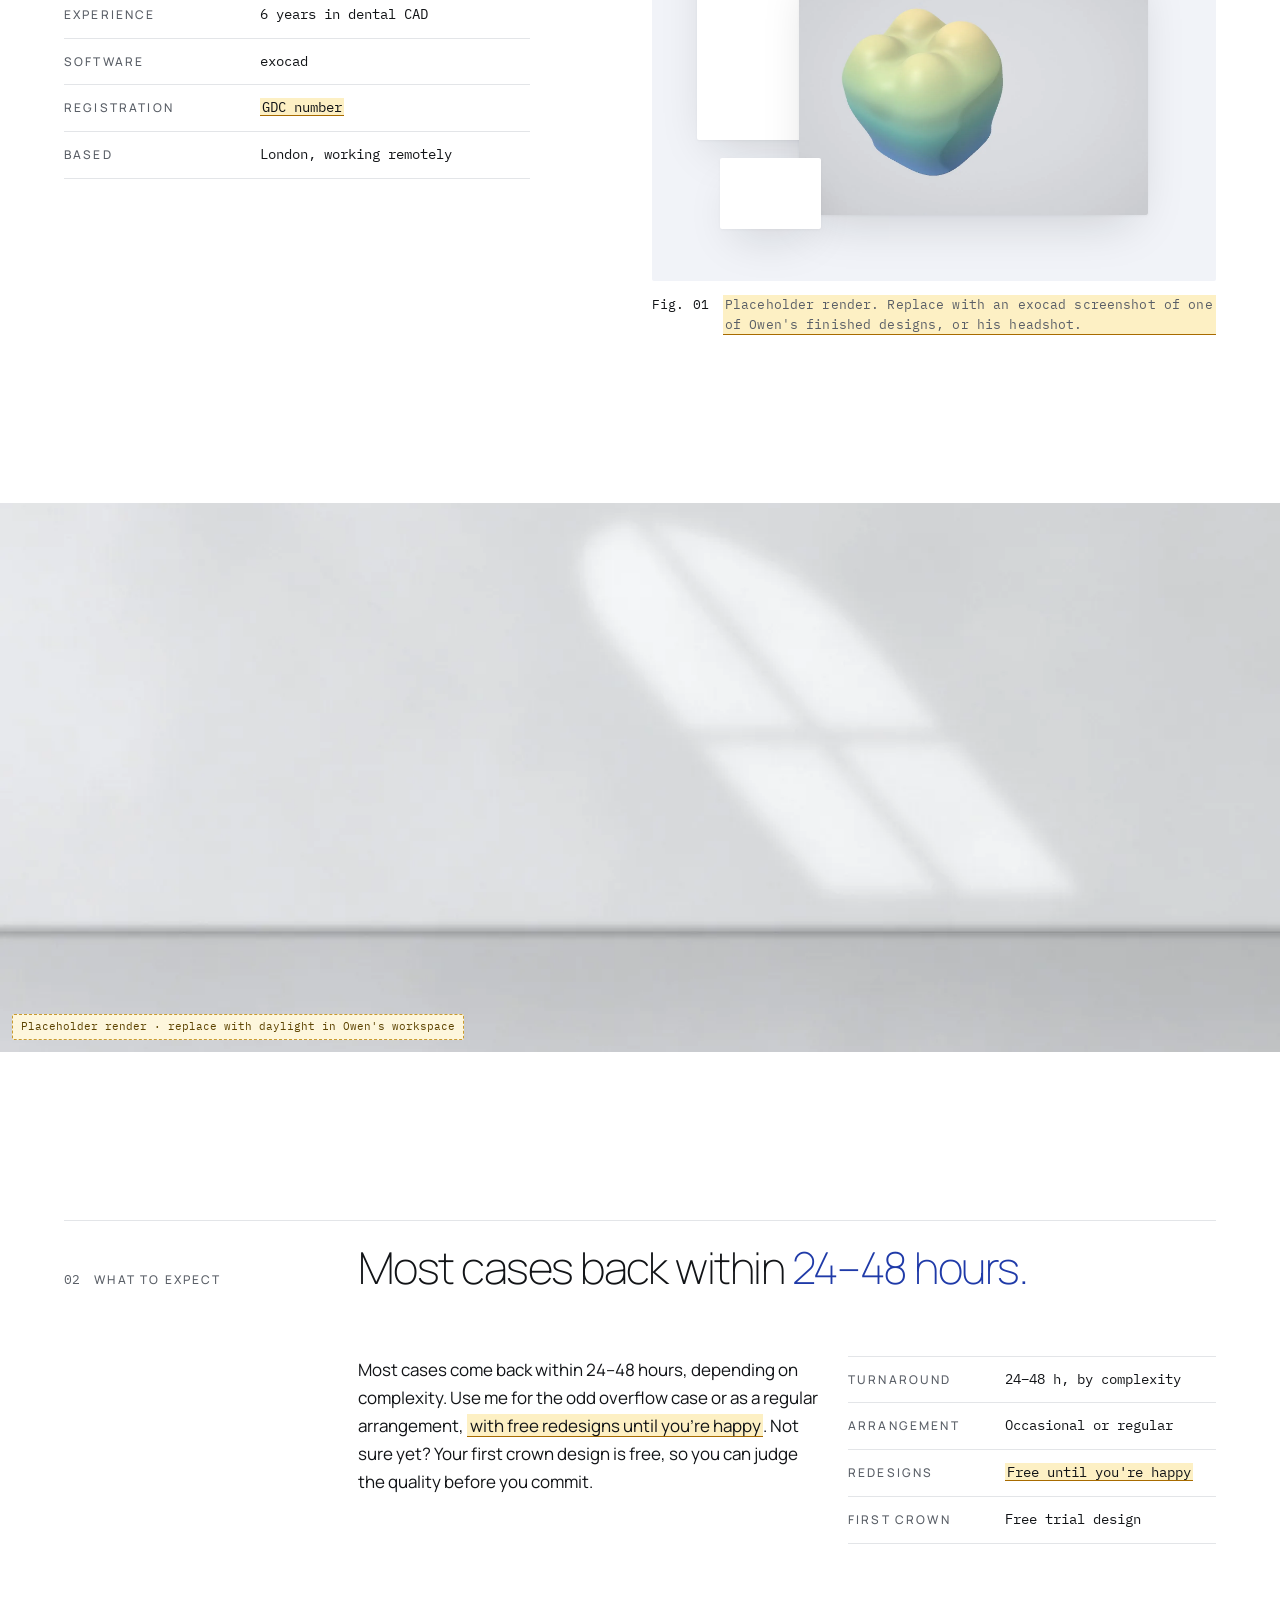
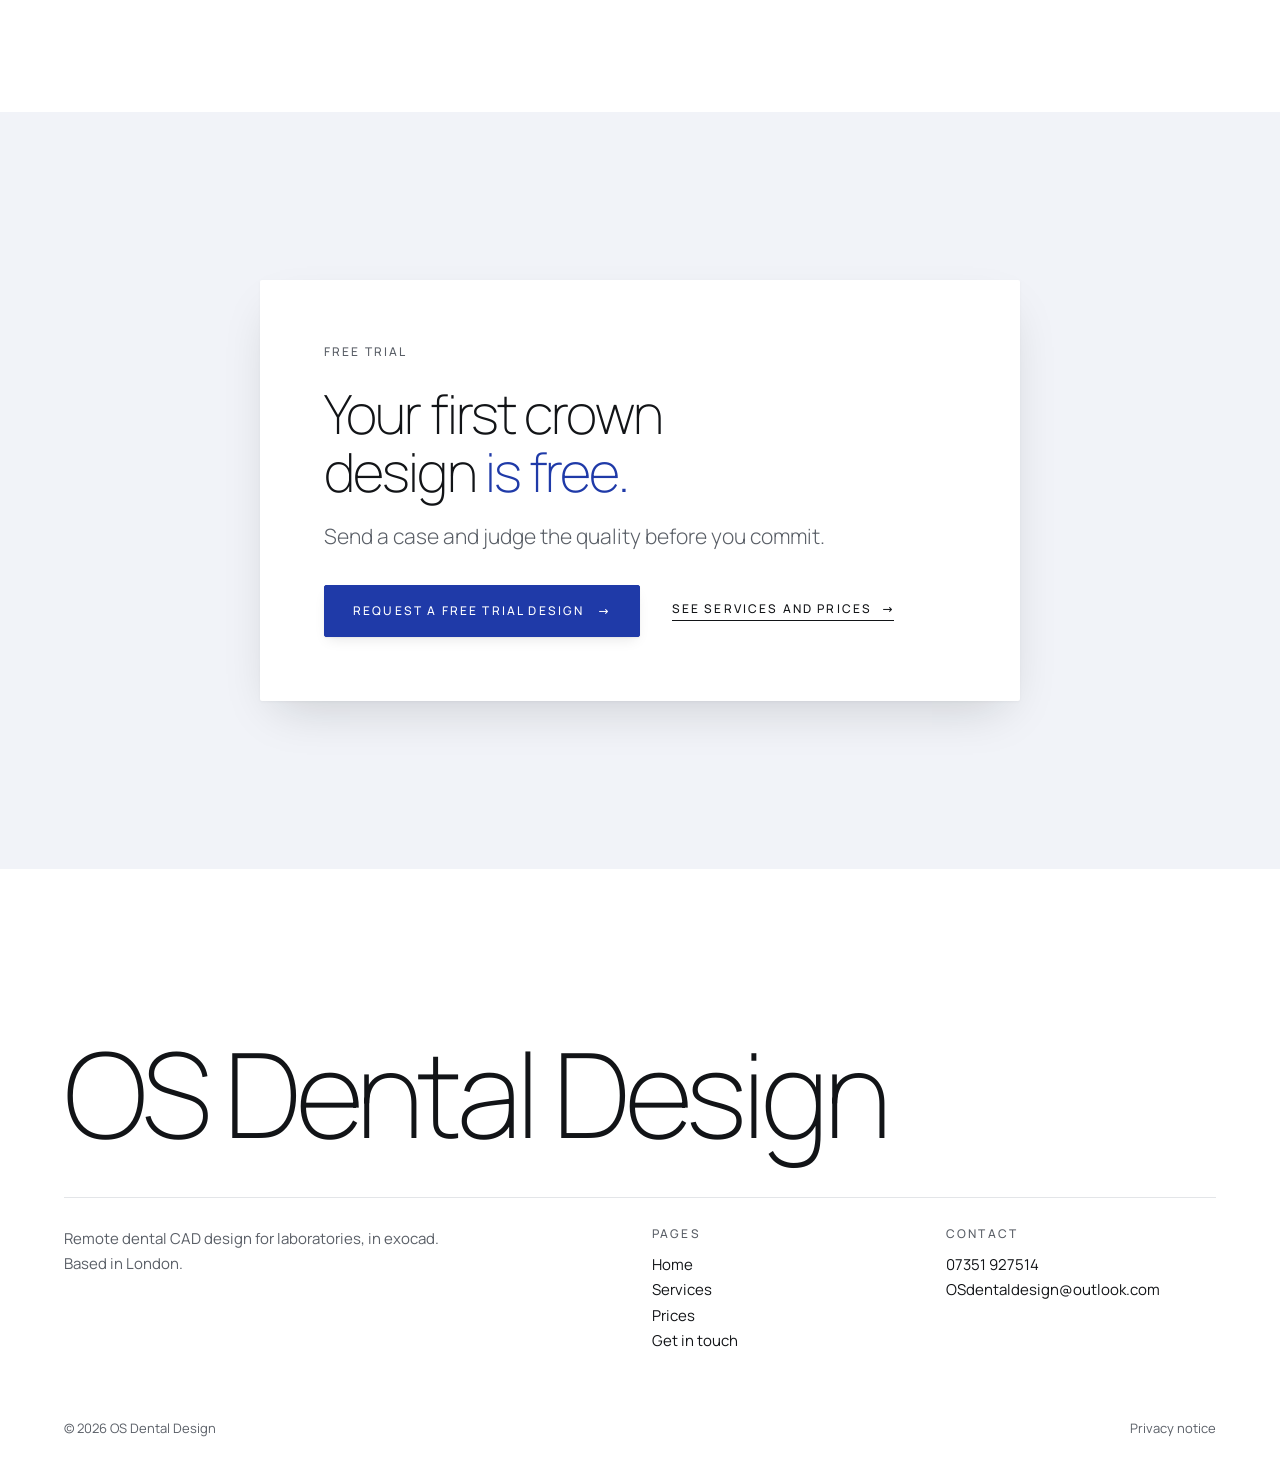
==== commit 0f00752e: "Update hero headline to target UK laboratories Co-Authored-By: Claude Opus 5.5 <noreply@anthropic.co" ====
--- a/site/index.html
+++ b/site/index.html
@@ -51,7 +51,7 @@
       <div class="wrap hero__content">
         <div class="hero__text">
           <p class="label eyebrow">exocad design support · London</p>
-          <h1 id="hero-title" class="display-xl">Remote dental CAD design for <span class="em">busy laboratories.</span></h1>
+          <h1 id="hero-title" class="display-xl">Remote dental CAD design for <span class="em">UK laboratories.</span></h1>
           <!-- Alternative taglines in the copy doc: "Extra exocad capacity, whenever your lab needs it" or "Reliable CAD design support, back in 24–48 hours". -->
           <p class="lede">OS Dental Design gives dental laboratories reliable, high-quality CAD design support on a remote basis. Based in London, I take on overflow and tight-deadline cases in exocad, fitting around the way your lab already works.</p>
           <div class="actions">
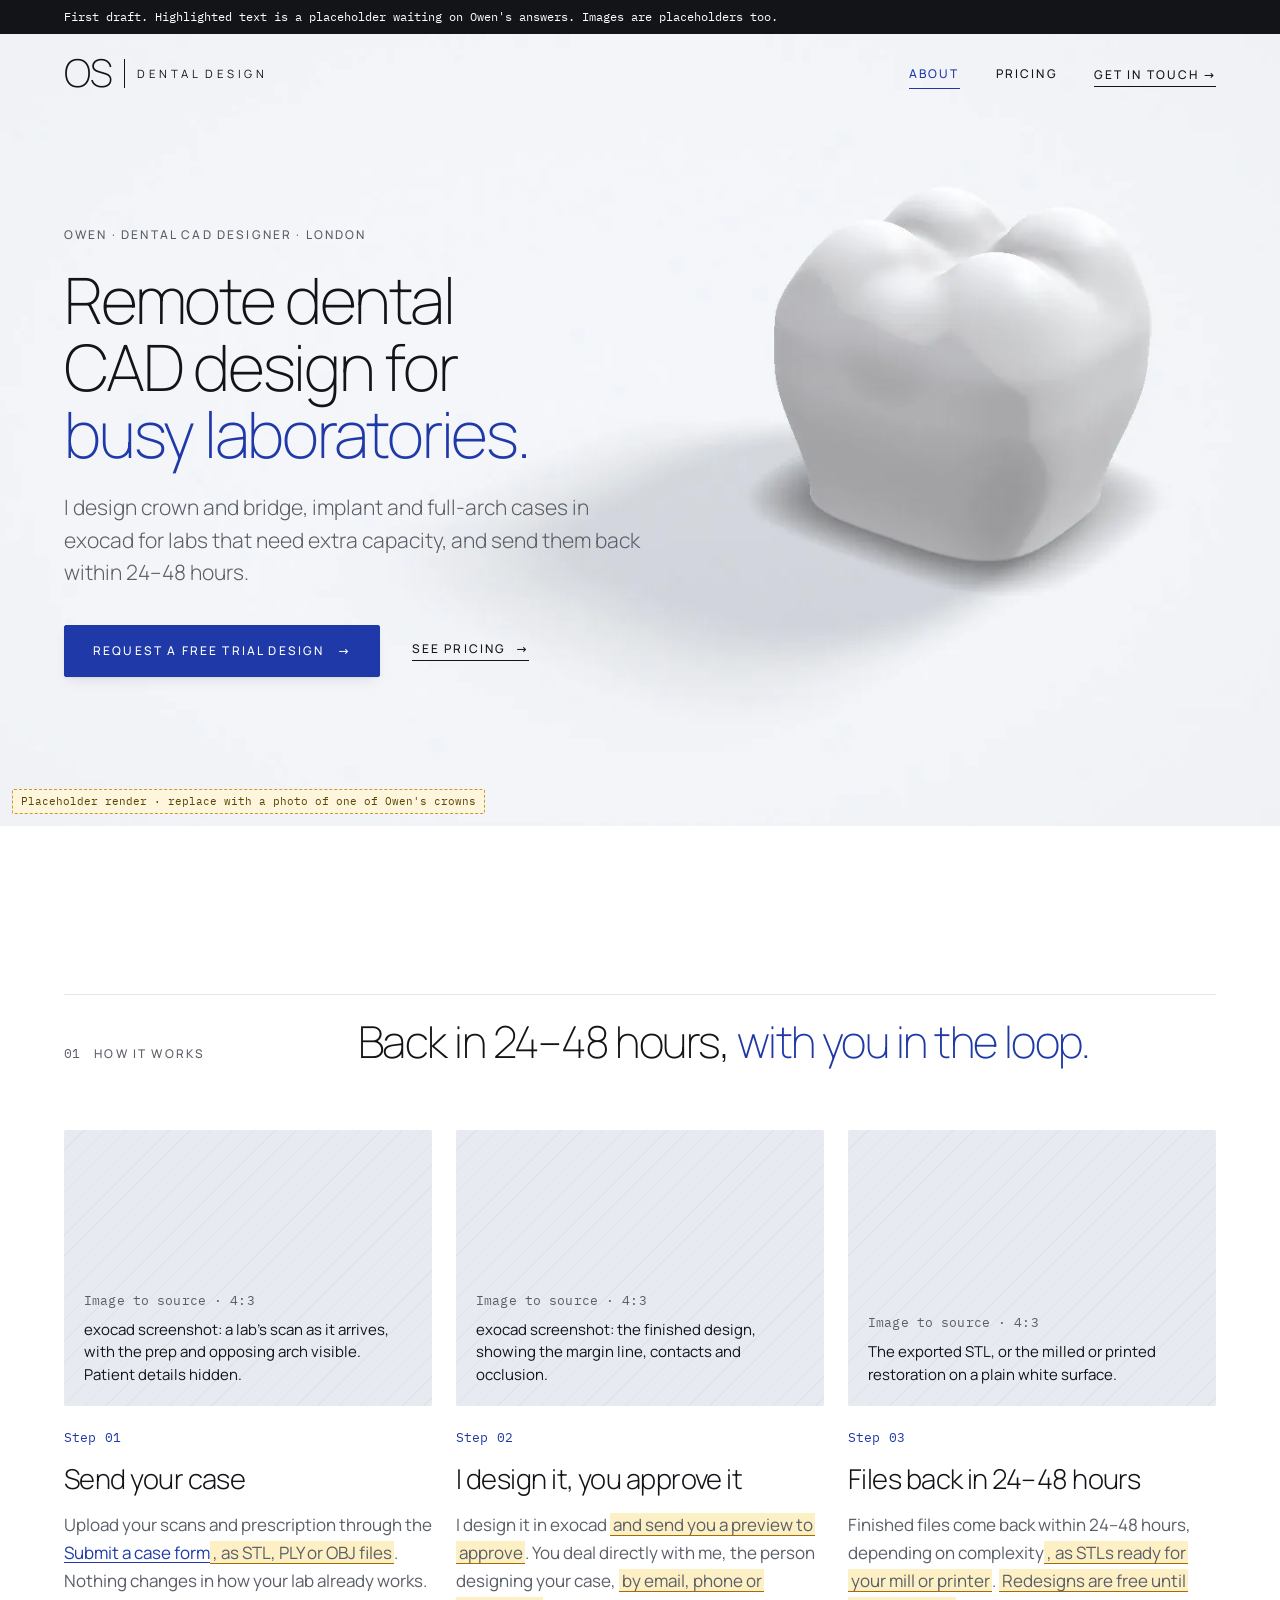
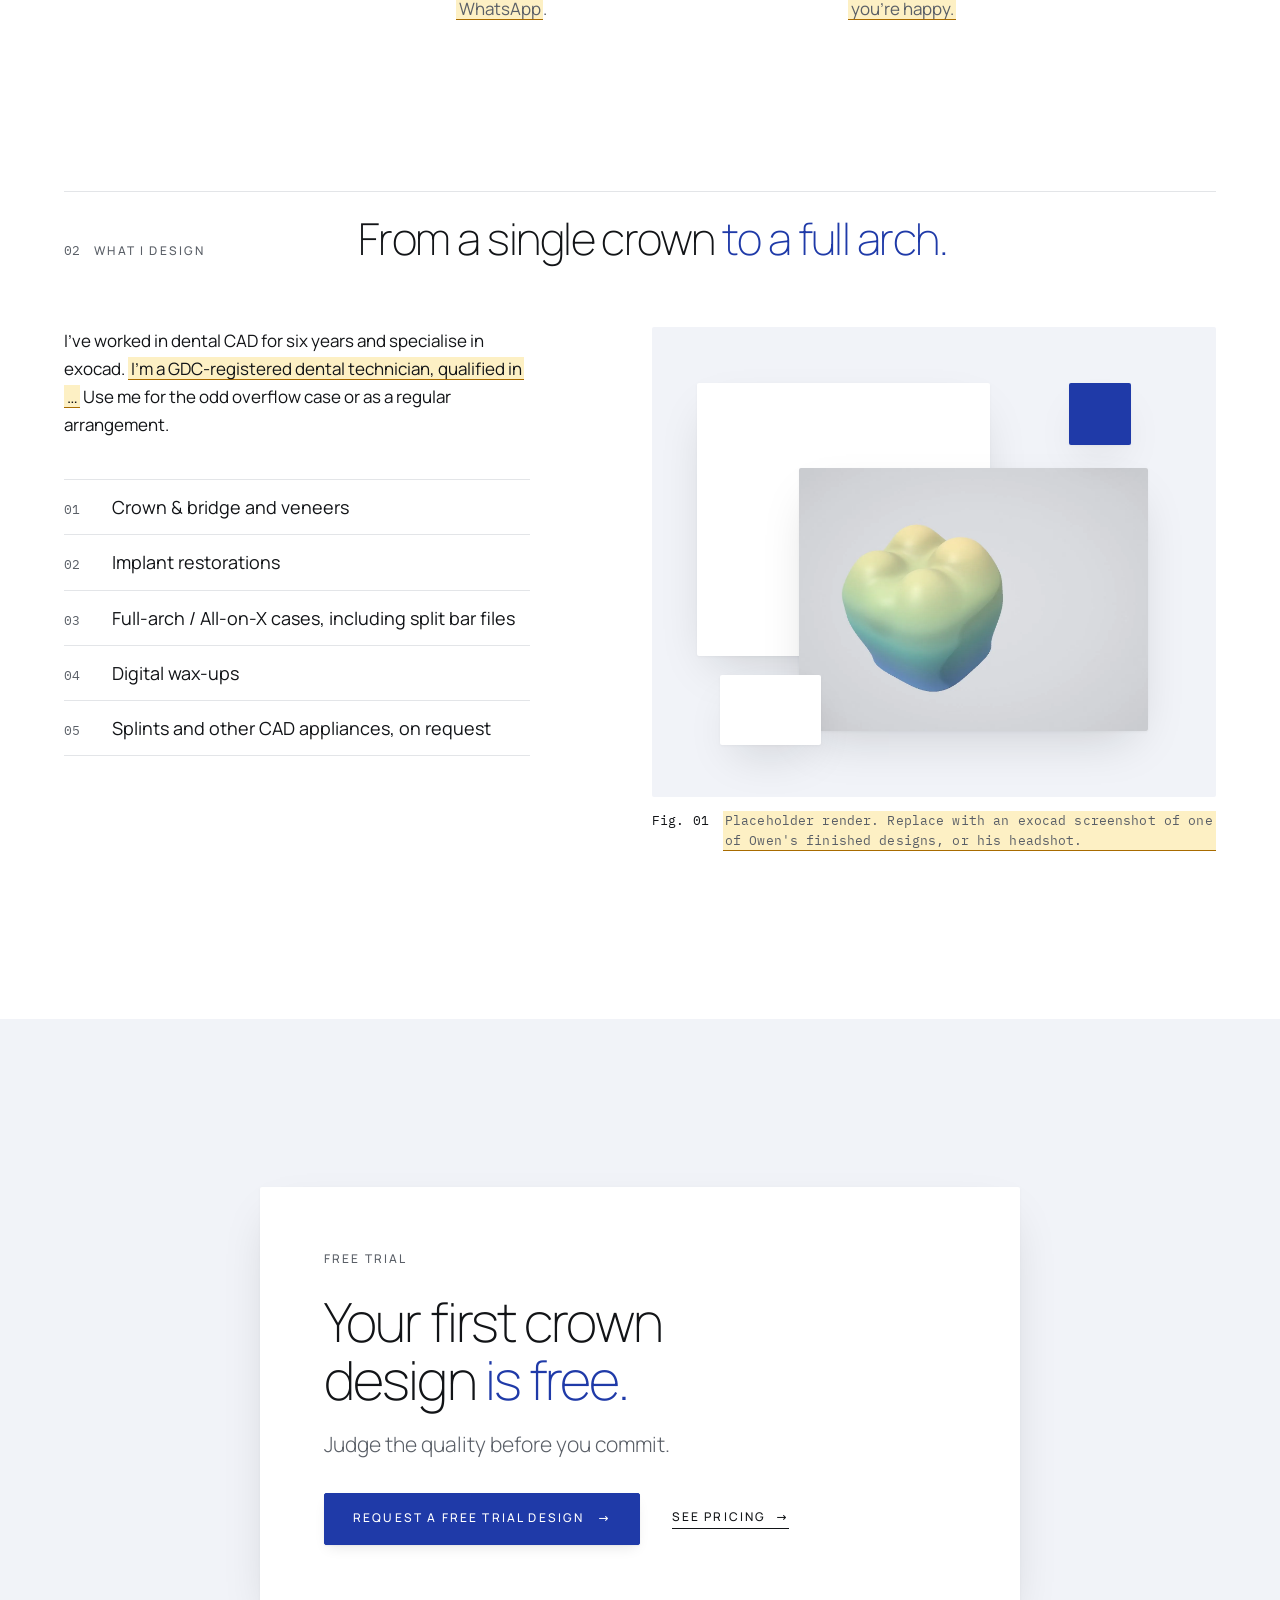
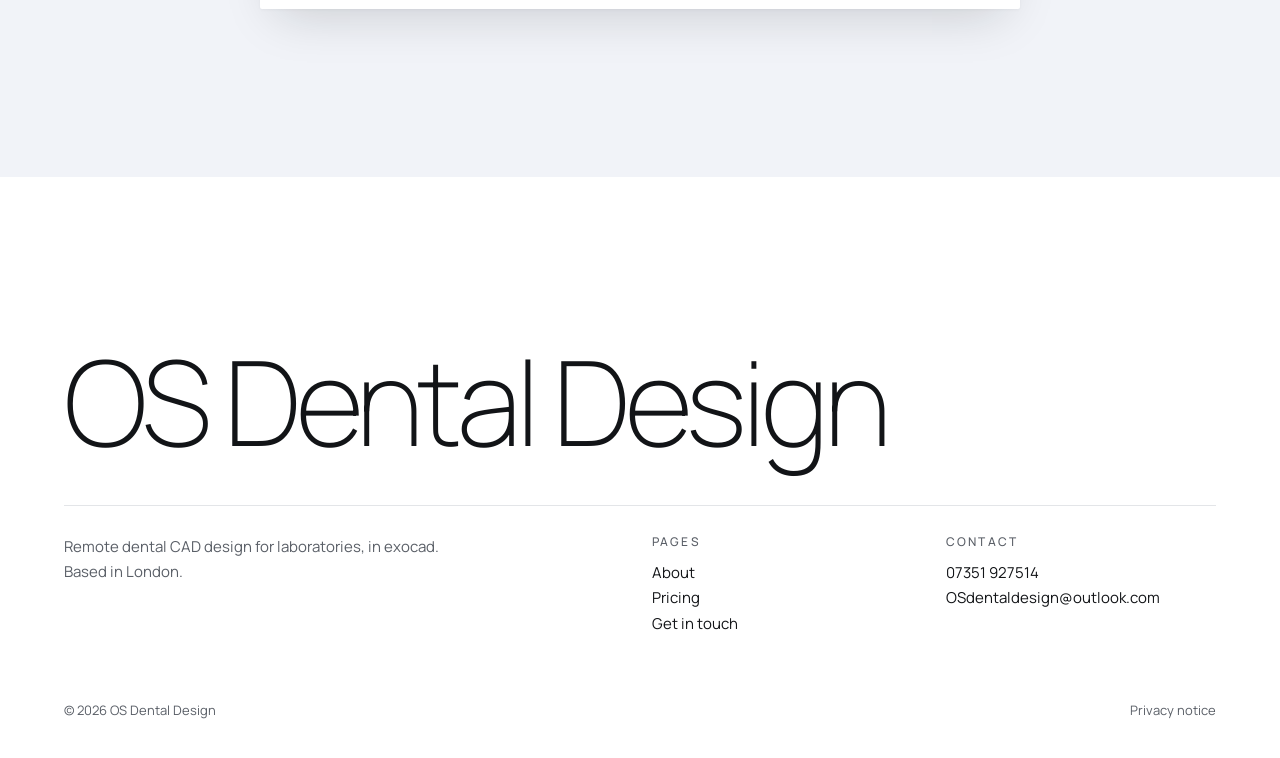
==== commit e4a5a332: "Make About the home page, cut Services to a Pricing page - Nav is now About (the home page) · Pricin" ====
--- a/site/index.html
+++ b/site/index.html
@@ -4,7 +4,7 @@
   <meta charset="utf-8">
   <meta name="viewport" content="width=device-width, initial-scale=1">
   <title>OS Dental Design · Remote dental CAD design for laboratories</title>
-  <meta name="description" content="Remote exocad design support for dental laboratories: crown and bridge, implant and full-arch work, back within 24–48 hours. Based in London.">
+  <meta name="description" content="Owen designs crown and bridge, implant and full-arch cases in exocad for dental laboratories, and sends them back within 24–48 hours. Based in London.">
   <!-- DRAFT: keeps the draft out of search engines. Remove at launch. -->
   <meta name="robots" content="noindex, nofollow">
   <link rel="icon" href="favicon.svg" type="image/svg+xml">
@@ -30,9 +30,8 @@
       <button class="menu-toggle label" type="button" aria-expanded="false" aria-controls="site-nav">Menu</button>
       <nav id="site-nav" class="site-nav" aria-label="Main">
         <ul>
-          <li><a class="label" href="services.html">Services</a></li>
-          <li><a class="label" href="services.html#prices">Prices</a></li>
-          <li><a class="label" href="index.html#about">About</a></li>
+          <li><a class="label" href="index.html" aria-current="page">About</a></li>
+          <li><a class="label" href="pricing.html">Pricing</a></li>
           <li><a class="label nav-cta" href="contact.html">Get in touch <span class="arrow" aria-hidden="true">→</span></a></li>
         </ul>
       </nav>
@@ -41,58 +40,87 @@
 
   <main id="main">
 
-    <!-- Hero: tagline, intro and the two buttons -->
+    <!-- 1. What Owen does -->
     <section class="hero" aria-labelledby="hero-title">
       <div class="hero__media">
-        <!-- PLACEHOLDER IMAGE: see images/README.md, slot "Home hero" -->
+        <!-- PLACEHOLDER IMAGE: see images/README.md, slot 1 -->
         <img src="images/placeholder-hero-crown.webp" alt="A white zirconia molar crown on a bright white surface" width="1600" height="900" fetchpriority="high">
         <span class="draft-tag">Placeholder render · replace with a photo of one of Owen's crowns</span>
       </div>
       <div class="wrap hero__content">
         <div class="hero__text">
-          <p class="label eyebrow">exocad design support · London</p>
-          <h1 id="hero-title" class="display-xl">Remote dental CAD design for <span class="em">UK laboratories.</span></h1>
-          <!-- Alternative taglines in the copy doc: "Extra exocad capacity, whenever your lab needs it" or "Reliable CAD design support, back in 24–48 hours". -->
-          <p class="lede">OS Dental Design gives dental laboratories reliable, high-quality CAD design support on a remote basis. Based in London, I take on overflow and tight-deadline cases in exocad, fitting around the way your lab already works.</p>
+          <p class="label eyebrow">Owen · Dental CAD designer · London</p>
+          <h1 id="hero-title" class="display-xl">Remote dental CAD design for <span class="em">busy laboratories.</span></h1>
+          <p class="lede">I design crown and bridge, implant and full-arch cases in exocad for labs that need extra capacity, and send them back within 24–48 hours.</p>
           <div class="actions">
             <a class="btn" href="contact.html#enquiry">Request a free trial design <span class="arrow" aria-hidden="true">→</span></a>
-            <a class="link-arrow label" href="services.html">See services and prices <span class="arrow" aria-hidden="true">→</span></a>
+            <a class="link-arrow label" href="pricing.html">See pricing <span class="arrow" aria-hidden="true">→</span></a>
           </div>
         </div>
       </div>
     </section>
 
-    <!-- Principles -->
-    <!-- Note from the copy doc: taken from Owen's own wording ("reliable, high-quality", "flexible support"). He hasn't chosen his three words yet (Q3). -->
-    <section class="section" aria-labelledby="principles-title">
-      <div class="wrap grid principles">
-        <h2 id="principles-title" class="label principles__label">Principles</h2>
-        <ol class="principles__list">
-          <li><span class="mono">01</span><span class="display-m">Quality</span></li>
-          <li><span class="mono">02</span><span class="display-m">Reliability</span></li>
-          <li><span class="mono">03</span><span class="display-m">Flexibility</span></li>
+    <!-- 2. How the workflow works for the lab: quick turnaround, clear communication -->
+    <section class="section" id="how-it-works" aria-labelledby="how-title">
+      <div class="wrap">
+        <div class="section-head grid">
+          <p class="section-head__meta"><span class="mono">01</span><span class="label">How it works</span></p>
+          <h2 id="how-title" class="display-m">Back in 24–48 hours, <span class="em">with you in the loop.</span></h2>
+        </div>
+        <ol class="steps">
+          <li class="step">
+            <!-- IMAGE TO SOURCE: see images/README.md, slot 3 -->
+            <div class="slot" style="--ratio: 4 / 3">
+              <span class="slot__tag mono">Image to source · 4:3</span>
+              <span class="slot__desc">exocad screenshot: a lab's scan as it arrives, with the prep and opposing arch visible. Patient details hidden.</span>
+            </div>
+            <p class="step__num mono">Step 01</p>
+            <h3 class="display-s">Send your case</h3>
+            <p class="step__text">Upload your scans and prescription through the <a href="contact.html#case">Submit a case form</a><span class="tbc" title="To confirm with Owen (Q2)">, as STL, PLY or OBJ files</span>. Nothing changes in how your lab already works.</p>
+          </li>
+          <li class="step">
+            <!-- IMAGE TO SOURCE: see images/README.md, slot 4 -->
+            <div class="slot" style="--ratio: 4 / 3">
+              <span class="slot__tag mono">Image to source · 4:3</span>
+              <span class="slot__desc">exocad screenshot: the finished design, showing the margin line, contacts and occlusion.</span>
+            </div>
+            <p class="step__num mono">Step 02</p>
+            <h3 class="display-s">I design it, you approve it</h3>
+            <p class="step__text">I design it in exocad <span class="tbc" title="To confirm with Owen (Q4)">and send you a preview to approve</span>. You deal directly with me, the person designing your case, <span class="tbc" title="To confirm with Owen (Q4)">by email, phone or WhatsApp</span>.</p>
+          </li>
+          <li class="step">
+            <!-- IMAGE TO SOURCE: see images/README.md, slot 5 -->
+            <div class="slot" style="--ratio: 4 / 3">
+              <span class="slot__tag mono">Image to source · 4:3</span>
+              <span class="slot__desc">The exported STL, or the milled or printed restoration on a plain white surface.</span>
+            </div>
+            <p class="step__num mono">Step 03</p>
+            <h3 class="display-s">Files back in 24–48 hours</h3>
+            <p class="step__text">Finished files come back within 24–48 hours, depending on complexity<span class="tbc" title="To confirm with Owen (Q2)">, as STLs ready for your mill or printer</span>. <span class="tbc" title="To confirm with Owen (Q5)">Redesigns are free until you're happy.</span></p>
+          </li>
         </ol>
       </div>
     </section>
 
-    <!-- Experience and approach (this is the "About" section) -->
-    <section class="section" id="about" aria-labelledby="about-title">
+    <!-- 3. What I design, and who's doing it -->
+    <section class="section" id="what-i-design" aria-labelledby="design-title">
       <div class="wrap">
         <div class="section-head grid">
-          <p class="section-head__meta"><span class="mono">01</span><span class="label">Experience and approach</span></p>
-          <h2 id="about-title" class="display-m">Six years in dental CAD, <span class="em">specialising in exocad.</span></h2>
+          <p class="section-head__meta"><span class="mono">02</span><span class="label">What I design</span></p>
+          <h2 id="design-title" class="display-m">From a single crown <span class="em">to a full arch.</span></h2>
         </div>
         <div class="split grid">
           <div class="split__text">
             <div class="prose">
-              <p>I've worked in dental CAD for six years and specialise in exocad. <span class="tbc" title="To confirm with Owen (Q4)">I'm a GDC-registered dental technician, qualified in …</span> I work alongside your existing workflow, <span class="tbc" title="To confirm with Owen (Q4)">and send a design preview for your sign-off before the final files go back</span>.</p>
+              <p>I've worked in dental CAD for six years and specialise in exocad. <span class="tbc" title="To confirm with Owen (Q4)">I'm a GDC-registered dental technician, qualified in …</span> Use me for the odd overflow case or as a regular arrangement.</p>
             </div>
-            <dl class="spec">
-              <div><dt class="label">Experience</dt><dd>6 years in dental CAD</dd></div>
-              <div><dt class="label">Software</dt><dd>exocad</dd></div>
-              <div><dt class="label">Registration</dt><dd><span class="tbc" title="To confirm with Owen (Q4)">GDC number</span></dd></div>
-              <div><dt class="label">Based</dt><dd>London, working remotely</dd></div>
-            </dl>
+            <ol class="services-list">
+              <li><span class="mono">01</span><span>Crown &amp; bridge and veneers</span></li>
+              <li><span class="mono">02</span><span>Implant restorations</span></li>
+              <li><span class="mono">03</span><span>Full-arch / All-on-X cases, including split bar files</span></li>
+              <li><span class="mono">04</span><span>Digital wax-ups</span></li>
+              <li><span class="mono">05</span><span>Splints and other CAD appliances, on request</span></li>
+            </ol>
           </div>
           <!-- Image slot from the copy doc: a headshot of Owen, or an exocad screenshot of a finished design (Q7) -->
           <figure class="split__figure">
@@ -110,46 +138,16 @@
       </div>
     </section>
 
-    <!-- Full-bleed break -->
-    <figure class="bleed">
-      <!-- PLACEHOLDER IMAGE: see images/README.md, slot "Home break" -->
-      <img src="images/placeholder-window-light.webp" alt="" width="1600" height="800" loading="lazy">
-      <span class="draft-tag">Placeholder render · replace with daylight in Owen's workspace</span>
-    </figure>
-
-    <!-- What to expect -->
-    <section class="section" aria-labelledby="expect-title">
-      <div class="wrap">
-        <div class="section-head grid">
-          <p class="section-head__meta"><span class="mono">02</span><span class="label">What to expect</span></p>
-          <h2 id="expect-title" class="display-m">Most cases back within <span class="em">24–48 hours.</span></h2>
-        </div>
-        <div class="split grid">
-          <div class="split__text split__text--offset">
-            <div class="prose">
-              <p>Most cases come back within 24–48 hours, depending on complexity. Use me for the odd overflow case or as a regular arrangement, <span class="tbc" title="To confirm with Owen (Q5)">with free redesigns until you're happy</span>. Not sure yet? Your first crown design is free, so you can judge the quality before you commit.</p>
-            </div>
-          </div>
-          <dl class="spec split__aside">
-            <div><dt class="label">Turnaround</dt><dd>24–48 h, by complexity</dd></div>
-            <div><dt class="label">Arrangement</dt><dd>Occasional or regular</dd></div>
-            <div><dt class="label">Redesigns</dt><dd><span class="tbc" title="To confirm with Owen (Q5)">Free until you're happy</span></dd></div>
-            <div><dt class="label">First crown</dt><dd>Free trial design</dd></div>
-          </dl>
-        </div>
-      </div>
-    </section>
-
     <!-- The bold moment: raised panel on the tinted band -->
     <section class="section section--alt" aria-labelledby="trial-title">
       <div class="wrap grid">
         <div class="panel">
           <p class="label eyebrow">Free trial</p>
           <h2 id="trial-title" class="display-l">Your first crown design <span class="em">is free.</span></h2>
-          <p class="lede">Send a case and judge the quality before you commit.</p>
+          <p class="lede">Judge the quality before you commit.</p>
           <div class="actions">
             <a class="btn" href="contact.html#enquiry">Request a free trial design <span class="arrow" aria-hidden="true">→</span></a>
-            <a class="link-arrow label" href="services.html">See services and prices <span class="arrow" aria-hidden="true">→</span></a>
+            <a class="link-arrow label" href="pricing.html">See pricing <span class="arrow" aria-hidden="true">→</span></a>
           </div>
         </div>
       </div>
@@ -165,9 +163,8 @@
         <nav class="site-footer__col" aria-label="Footer">
           <span class="label">Pages</span>
           <ul>
-            <li><a href="index.html">Home</a></li>
-            <li><a href="services.html">Services</a></li>
-            <li><a href="services.html#prices">Prices</a></li>
+            <li><a href="index.html">About</a></li>
+            <li><a href="pricing.html">Pricing</a></li>
             <li><a href="contact.html">Get in touch</a></li>
           </ul>
         </nav>
--- a/site/css/styles.css
+++ b/site/css/styles.css
@@ -411,6 +411,8 @@
 /* Two plain sections in a row share one gap; the hairline above the next
    section heading does the separating. */
 .section:not(.section--alt) + .section:not(.section--alt) { padding-top: 0; }
+/* The footer brings its own space, so the last plain section doesn't add more */
+main > .section:not(.section--alt):last-child { padding-bottom: 0; }
 
 /* Section heading: hairline, number and label in the margin, headline */
 .section-head {
@@ -437,44 +439,9 @@
 .split { align-items: start; row-gap: 56px; }
 .split__text { grid-column: 1 / span 5; display: grid; gap: 40px; }
 .split__figure { grid-column: 7 / span 6; }
-.split__text--offset { grid-column: 4 / span 5; }
-.split__aside { grid-column: 9 / span 4; }
 @media (max-width: 959px) {
   .split__text,
-  .split__figure,
-  .split__text--offset,
-  .split__aside { grid-column: 1 / -1; }
-}
-
-/* Principles: three words */
-.principles { row-gap: 32px; }
-.principles__label { grid-column: 1 / span 3; padding-top: 22px; color: var(--ink-soft); }
-.principles__list {
-  grid-column: 4 / span 9;
-  display: grid;
-  grid-template-columns: repeat(3, minmax(0, 1fr));
-  gap: var(--gutter);
-}
-.principles__list li {
-  display: grid;
-  gap: 20px;
-  padding-top: 22px;
-  border-top: 1px solid var(--rule);
-}
-.principles__list .mono { color: var(--ink-soft); }
-@media (max-width: 1023px) {
-  .principles__label,
-  .principles__list { grid-column: 1 / -1; }
-}
-@media (max-width: 639px) {
-  .principles__list { grid-template-columns: minmax(0, 1fr); gap: 28px; }
-}
-
-/* Full-bleed photograph between sections */
-.bleed { position: relative; }
-.bleed img { width: 100%; aspect-ratio: 21 / 9; object-fit: cover; }
-@media (max-width: 639px) {
-  .bleed img { aspect-ratio: 3 / 2; }
+  .split__figure { grid-column: 1 / -1; }
 }
 
 /* The bold moment: a raised white panel on the tinted band */
@@ -565,25 +532,18 @@
 .spec dt { color: var(--ink-soft); }
 .spec dd { font-family: var(--font-mono); font-size: .875rem; line-height: 1.55; overflow-wrap: anywhere; }
 
-/* Service index */
-.index { border-top: 1px solid var(--rule); counter-reset: none; }
-.index__row {
+/* What I design: a numbered list with hairlines */
+.services-list { border-top: 1px solid var(--rule); }
+.services-list li {
   display: grid;
-  grid-template-columns: repeat(12, minmax(0, 1fr));
-  column-gap: var(--gutter);
-  row-gap: 8px;
+  grid-template-columns: 3rem minmax(0, 1fr);
   align-items: baseline;
-  padding-block: clamp(22px, 2.6vw, 34px);
+  padding-block: 14px;
   border-bottom: 1px solid var(--rule);
-}
-.index__num { grid-column: 1 / span 1; color: var(--ink-soft); }
-.index__title { grid-column: 2 / span 7; }
-.index__meta { grid-column: 9 / span 4; text-align: right; color: var(--ink-soft); }
-@media (max-width: 639px) {
-  .index__num { grid-column: 1 / span 2; }
-  .index__title { grid-column: 3 / -1; }
-  .index__meta { grid-column: 3 / -1; text-align: left; }
-}
+  font-size: 1.125rem;
+  line-height: 1.45;
+}
+.services-list .mono { color: var(--ink-soft); }
 
 /* How it works: three steps */
 .steps {
@@ -591,9 +551,9 @@
   grid-template-columns: repeat(3, minmax(0, 1fr));
   gap: 56px var(--gutter);
 }
-.step { display: grid; gap: 16px; align-content: start; }
-.step__num { color: var(--accent); }
-.step__text { max-width: 26em; }
+.step { display: grid; gap: 14px; align-content: start; }
+.step__num { margin-top: 8px; color: var(--accent); }
+.step__text { max-width: 26em; color: var(--ink-soft); }
 .step__text a { color: var(--accent); }
 @media (max-width: 859px) {
   .steps { grid-template-columns: minmax(0, 1fr); }
@@ -614,6 +574,8 @@
 
 /* 11. Price table -------------------------------------------------------- */
 
+.price-block { margin-top: clamp(56px, 6vw, 96px); }
+.price-block .actions { margin-top: 40px; }
 .price-table { width: 100%; border-collapse: collapse; }
 .price-table caption { text-align: left; }
 .price-table th {
@@ -789,7 +751,7 @@
 @media (max-width: 479px) {
   .site-footer__col { grid-column: 1 / -1; }
 }
-.site-footer--slim { padding-top: 0; }
+.site-footer--slim { padding-top: var(--space-section); }
 .site-footer--slim .site-footer__legal { margin-top: 0; padding-top: 28px; border-top: 1px solid var(--rule); }
 
 
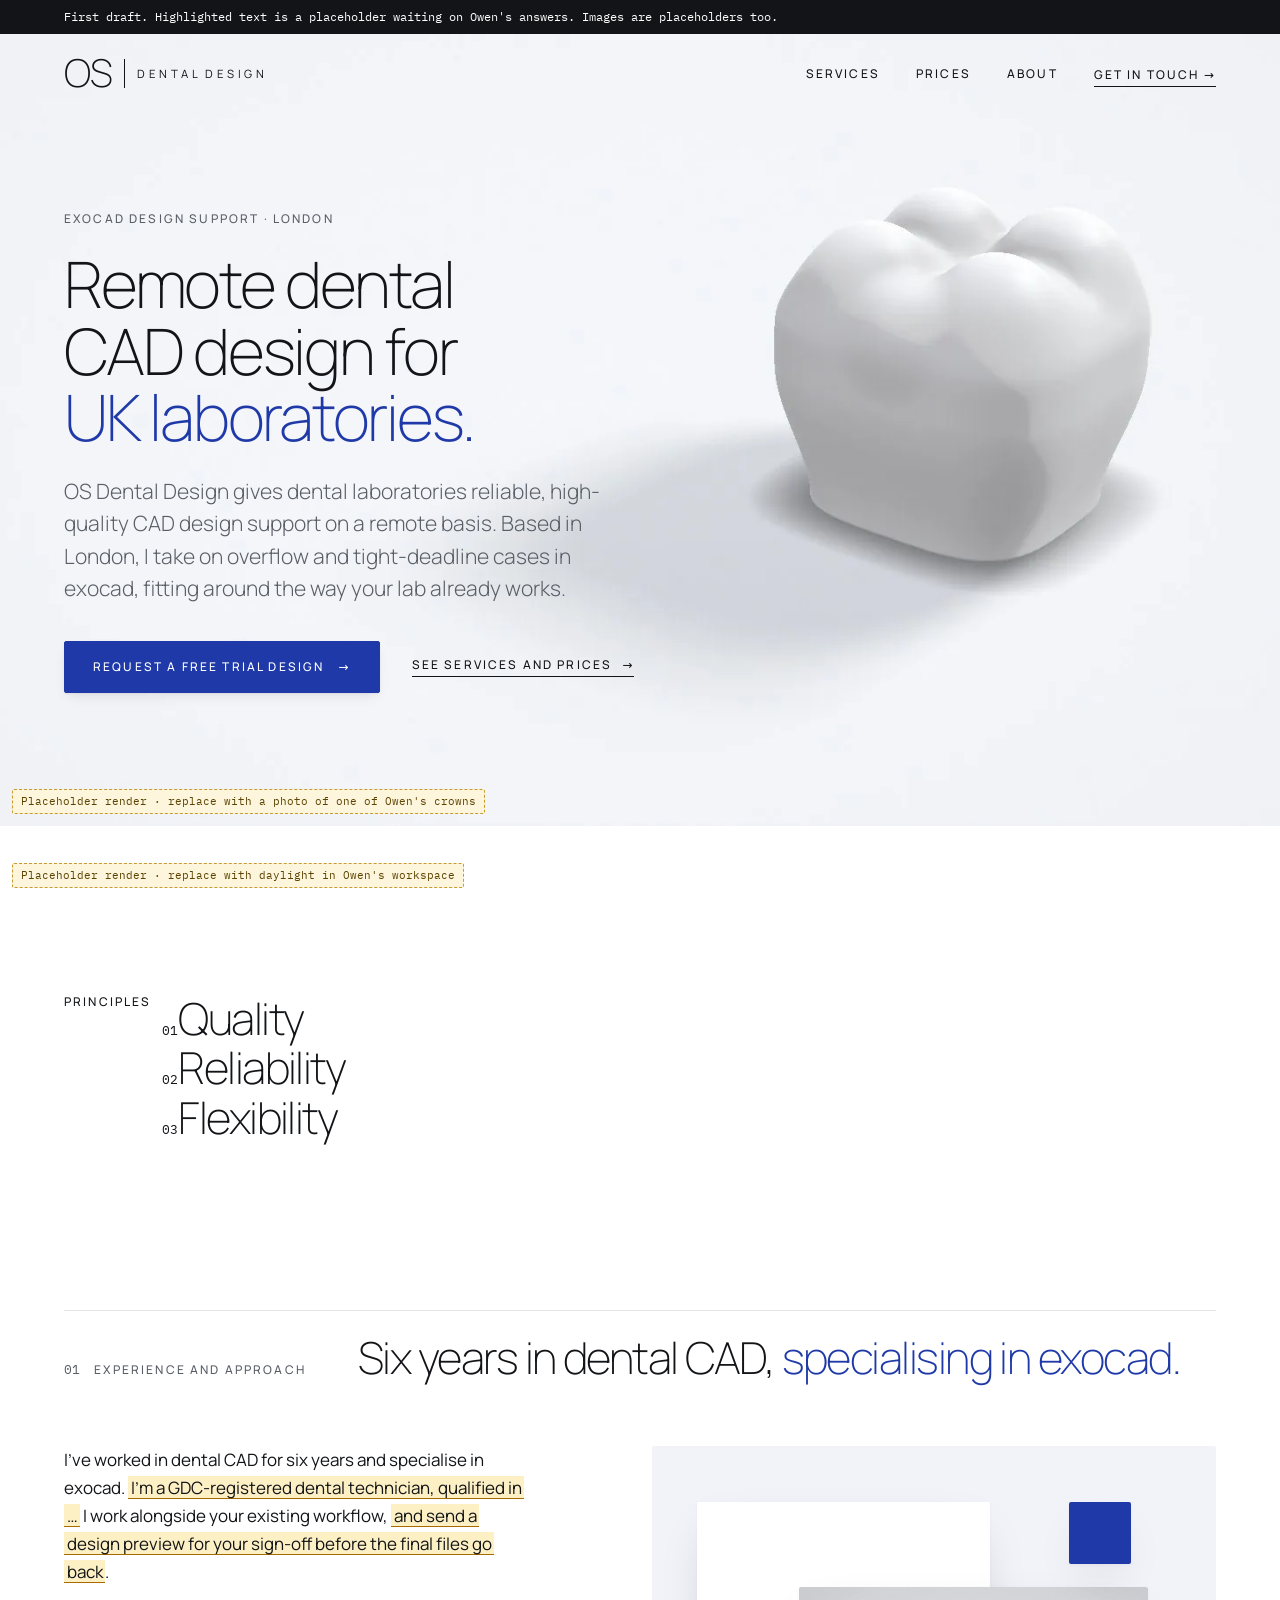
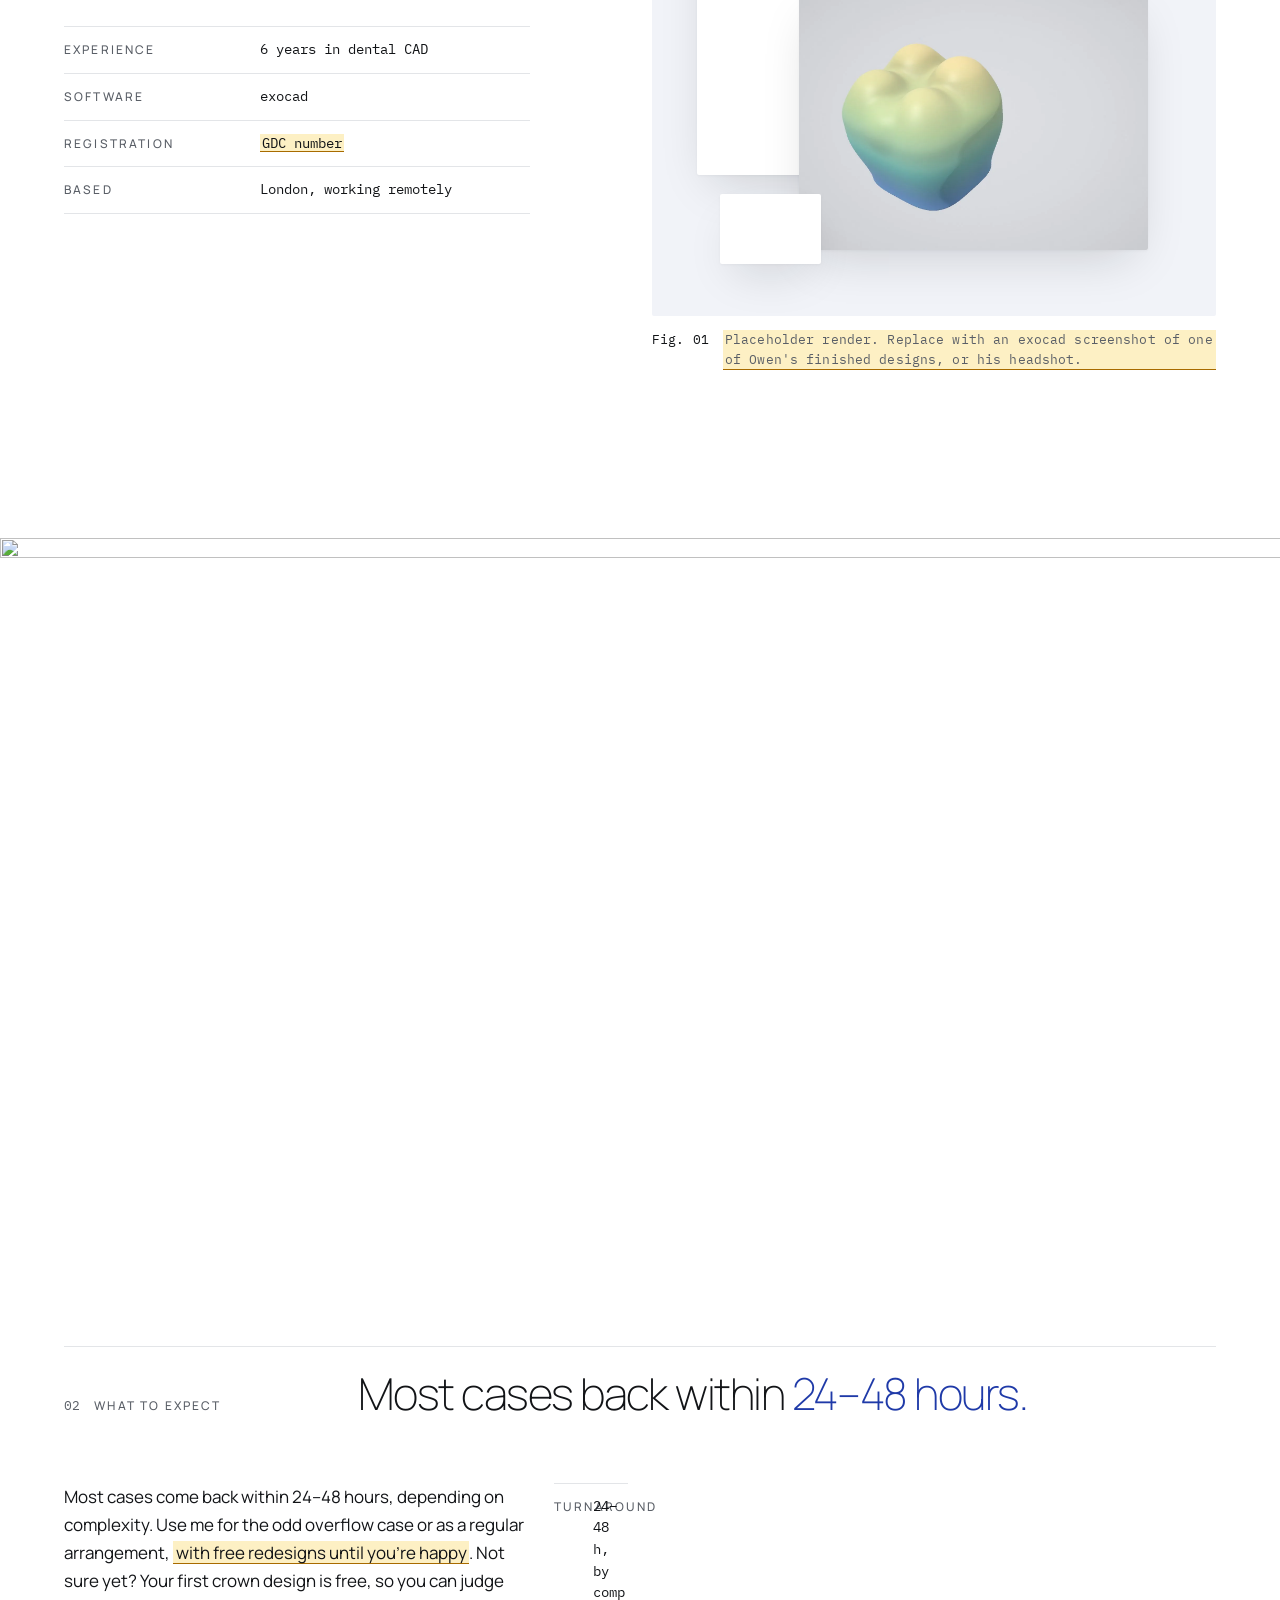
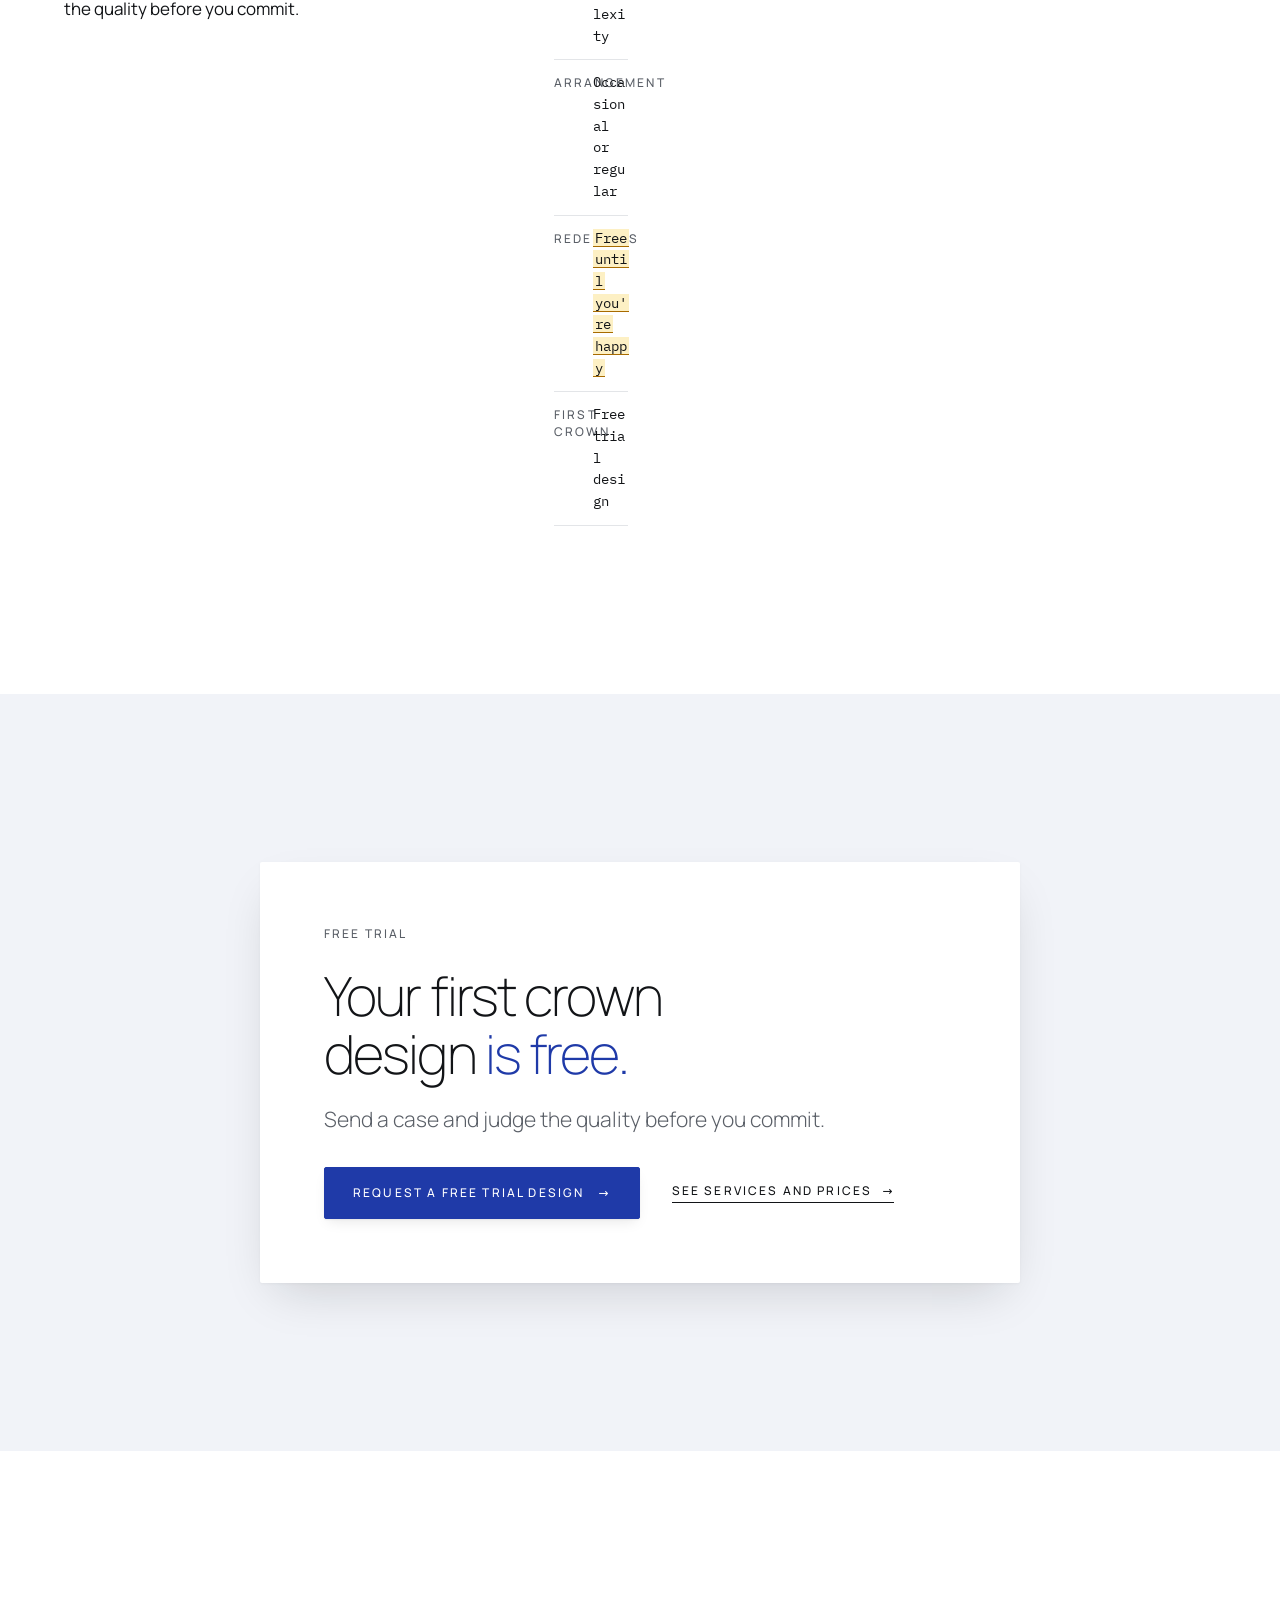
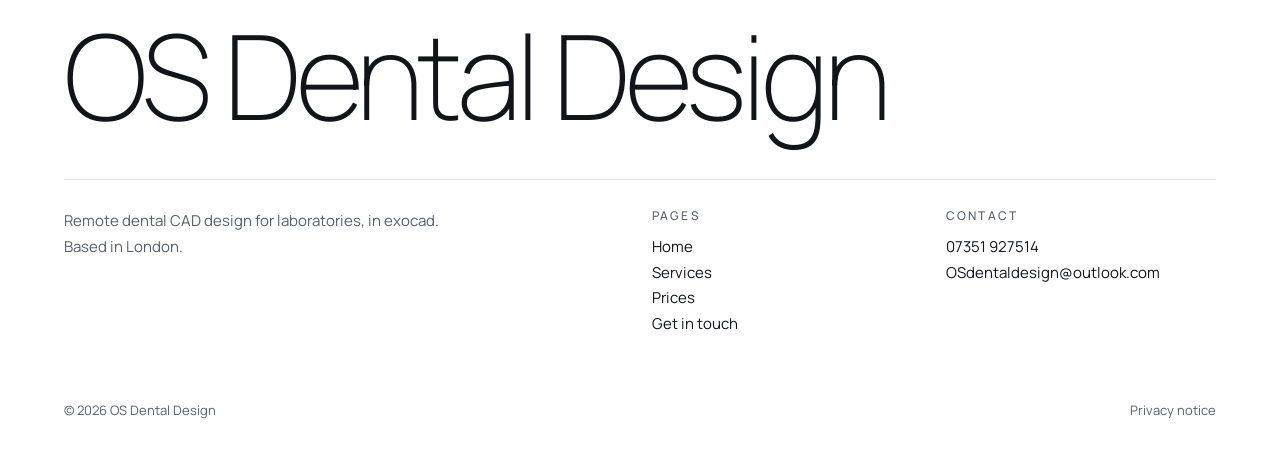
==== commit bab65a00: "Merge pull request #1 from sam-edgeley/claude/affectionate-cori-dbzj68 Update hero headline to targe" ====
--- a/site/index.html
+++ b/site/index.html
@@ -4,7 +4,7 @@
   <meta charset="utf-8">
   <meta name="viewport" content="width=device-width, initial-scale=1">
   <title>OS Dental Design · Remote dental CAD design for laboratories</title>
-  <meta name="description" content="Owen designs crown and bridge, implant and full-arch cases in exocad for dental laboratories, and sends them back within 24–48 hours. Based in London.">
+  <meta name="description" content="Remote exocad design support for dental laboratories: crown and bridge, implant and full-arch work, back within 24–48 hours. Based in London.">
   <!-- DRAFT: keeps the draft out of search engines. Remove at launch. -->
   <meta name="robots" content="noindex, nofollow">
   <link rel="icon" href="favicon.svg" type="image/svg+xml">
@@ -30,8 +30,9 @@
       <button class="menu-toggle label" type="button" aria-expanded="false" aria-controls="site-nav">Menu</button>
       <nav id="site-nav" class="site-nav" aria-label="Main">
         <ul>
-          <li><a class="label" href="index.html" aria-current="page">About</a></li>
-          <li><a class="label" href="pricing.html">Pricing</a></li>
+          <li><a class="label" href="services.html">Services</a></li>
+          <li><a class="label" href="services.html#prices">Prices</a></li>
+          <li><a class="label" href="index.html#about">About</a></li>
           <li><a class="label nav-cta" href="contact.html">Get in touch <span class="arrow" aria-hidden="true">→</span></a></li>
         </ul>
       </nav>
@@ -40,87 +41,58 @@
 
   <main id="main">
 
-    <!-- 1. What Owen does -->
+    <!-- Hero: tagline, intro and the two buttons -->
     <section class="hero" aria-labelledby="hero-title">
       <div class="hero__media">
-        <!-- PLACEHOLDER IMAGE: see images/README.md, slot 1 -->
+        <!-- PLACEHOLDER IMAGE: see images/README.md, slot "Home hero" -->
         <img src="images/placeholder-hero-crown.webp" alt="A white zirconia molar crown on a bright white surface" width="1600" height="900" fetchpriority="high">
         <span class="draft-tag">Placeholder render · replace with a photo of one of Owen's crowns</span>
       </div>
       <div class="wrap hero__content">
         <div class="hero__text">
-          <p class="label eyebrow">Owen · Dental CAD designer · London</p>
-          <h1 id="hero-title" class="display-xl">Remote dental CAD design for <span class="em">busy laboratories.</span></h1>
-          <p class="lede">I design crown and bridge, implant and full-arch cases in exocad for labs that need extra capacity, and send them back within 24–48 hours.</p>
+          <p class="label eyebrow">exocad design support · London</p>
+          <h1 id="hero-title" class="display-xl">Remote dental CAD design for <span class="em">UK laboratories.</span></h1>
+          <!-- Alternative taglines in the copy doc: "Extra exocad capacity, whenever your lab needs it" or "Reliable CAD design support, back in 24–48 hours". -->
+          <p class="lede">OS Dental Design gives dental laboratories reliable, high-quality CAD design support on a remote basis. Based in London, I take on overflow and tight-deadline cases in exocad, fitting around the way your lab already works.</p>
           <div class="actions">
             <a class="btn" href="contact.html#enquiry">Request a free trial design <span class="arrow" aria-hidden="true">→</span></a>
-            <a class="link-arrow label" href="pricing.html">See pricing <span class="arrow" aria-hidden="true">→</span></a>
+            <a class="link-arrow label" href="services.html">See services and prices <span class="arrow" aria-hidden="true">→</span></a>
           </div>
         </div>
       </div>
     </section>
 
-    <!-- 2. How the workflow works for the lab: quick turnaround, clear communication -->
-    <section class="section" id="how-it-works" aria-labelledby="how-title">
-      <div class="wrap">
-        <div class="section-head grid">
-          <p class="section-head__meta"><span class="mono">01</span><span class="label">How it works</span></p>
-          <h2 id="how-title" class="display-m">Back in 24–48 hours, <span class="em">with you in the loop.</span></h2>
-        </div>
-        <ol class="steps">
-          <li class="step">
-            <!-- IMAGE TO SOURCE: see images/README.md, slot 3 -->
-            <div class="slot" style="--ratio: 4 / 3">
-              <span class="slot__tag mono">Image to source · 4:3</span>
-              <span class="slot__desc">exocad screenshot: a lab's scan as it arrives, with the prep and opposing arch visible. Patient details hidden.</span>
-            </div>
-            <p class="step__num mono">Step 01</p>
-            <h3 class="display-s">Send your case</h3>
-            <p class="step__text">Upload your scans and prescription through the <a href="contact.html#case">Submit a case form</a><span class="tbc" title="To confirm with Owen (Q2)">, as STL, PLY or OBJ files</span>. Nothing changes in how your lab already works.</p>
-          </li>
-          <li class="step">
-            <!-- IMAGE TO SOURCE: see images/README.md, slot 4 -->
-            <div class="slot" style="--ratio: 4 / 3">
-              <span class="slot__tag mono">Image to source · 4:3</span>
-              <span class="slot__desc">exocad screenshot: the finished design, showing the margin line, contacts and occlusion.</span>
-            </div>
-            <p class="step__num mono">Step 02</p>
-            <h3 class="display-s">I design it, you approve it</h3>
-            <p class="step__text">I design it in exocad <span class="tbc" title="To confirm with Owen (Q4)">and send you a preview to approve</span>. You deal directly with me, the person designing your case, <span class="tbc" title="To confirm with Owen (Q4)">by email, phone or WhatsApp</span>.</p>
-          </li>
-          <li class="step">
-            <!-- IMAGE TO SOURCE: see images/README.md, slot 5 -->
-            <div class="slot" style="--ratio: 4 / 3">
-              <span class="slot__tag mono">Image to source · 4:3</span>
-              <span class="slot__desc">The exported STL, or the milled or printed restoration on a plain white surface.</span>
-            </div>
-            <p class="step__num mono">Step 03</p>
-            <h3 class="display-s">Files back in 24–48 hours</h3>
-            <p class="step__text">Finished files come back within 24–48 hours, depending on complexity<span class="tbc" title="To confirm with Owen (Q2)">, as STLs ready for your mill or printer</span>. <span class="tbc" title="To confirm with Owen (Q5)">Redesigns are free until you're happy.</span></p>
-          </li>
+    <!-- Principles -->
+    <!-- Note from the copy doc: taken from Owen's own wording ("reliable, high-quality", "flexible support"). He hasn't chosen his three words yet (Q3). -->
+    <section class="section" aria-labelledby="principles-title">
+      <div class="wrap grid principles">
+        <h2 id="principles-title" class="label principles__label">Principles</h2>
+        <ol class="principles__list">
+          <li><span class="mono">01</span><span class="display-m">Quality</span></li>
+          <li><span class="mono">02</span><span class="display-m">Reliability</span></li>
+          <li><span class="mono">03</span><span class="display-m">Flexibility</span></li>
         </ol>
       </div>
     </section>
 
-    <!-- 3. What I design, and who's doing it -->
-    <section class="section" id="what-i-design" aria-labelledby="design-title">
+    <!-- Experience and approach (this is the "About" section) -->
+    <section class="section" id="about" aria-labelledby="about-title">
       <div class="wrap">
         <div class="section-head grid">
-          <p class="section-head__meta"><span class="mono">02</span><span class="label">What I design</span></p>
-          <h2 id="design-title" class="display-m">From a single crown <span class="em">to a full arch.</span></h2>
+          <p class="section-head__meta"><span class="mono">01</span><span class="label">Experience and approach</span></p>
+          <h2 id="about-title" class="display-m">Six years in dental CAD, <span class="em">specialising in exocad.</span></h2>
         </div>
         <div class="split grid">
           <div class="split__text">
             <div class="prose">
-              <p>I've worked in dental CAD for six years and specialise in exocad. <span class="tbc" title="To confirm with Owen (Q4)">I'm a GDC-registered dental technician, qualified in …</span> Use me for the odd overflow case or as a regular arrangement.</p>
+              <p>I've worked in dental CAD for six years and specialise in exocad. <span class="tbc" title="To confirm with Owen (Q4)">I'm a GDC-registered dental technician, qualified in …</span> I work alongside your existing workflow, <span class="tbc" title="To confirm with Owen (Q4)">and send a design preview for your sign-off before the final files go back</span>.</p>
             </div>
-            <ol class="services-list">
-              <li><span class="mono">01</span><span>Crown &amp; bridge and veneers</span></li>
-              <li><span class="mono">02</span><span>Implant restorations</span></li>
-              <li><span class="mono">03</span><span>Full-arch / All-on-X cases, including split bar files</span></li>
-              <li><span class="mono">04</span><span>Digital wax-ups</span></li>
-              <li><span class="mono">05</span><span>Splints and other CAD appliances, on request</span></li>
-            </ol>
+            <dl class="spec">
+              <div><dt class="label">Experience</dt><dd>6 years in dental CAD</dd></div>
+              <div><dt class="label">Software</dt><dd>exocad</dd></div>
+              <div><dt class="label">Registration</dt><dd><span class="tbc" title="To confirm with Owen (Q4)">GDC number</span></dd></div>
+              <div><dt class="label">Based</dt><dd>London, working remotely</dd></div>
+            </dl>
           </div>
           <!-- Image slot from the copy doc: a headshot of Owen, or an exocad screenshot of a finished design (Q7) -->
           <figure class="split__figure">
@@ -138,16 +110,46 @@
       </div>
     </section>
 
+    <!-- Full-bleed break -->
+    <figure class="bleed">
+      <!-- PLACEHOLDER IMAGE: see images/README.md, slot "Home break" -->
+      <img src="images/placeholder-window-light.webp" alt="" width="1600" height="800" loading="lazy">
+      <span class="draft-tag">Placeholder render · replace with daylight in Owen's workspace</span>
+    </figure>
+
+    <!-- What to expect -->
+    <section class="section" aria-labelledby="expect-title">
+      <div class="wrap">
+        <div class="section-head grid">
+          <p class="section-head__meta"><span class="mono">02</span><span class="label">What to expect</span></p>
+          <h2 id="expect-title" class="display-m">Most cases back within <span class="em">24–48 hours.</span></h2>
+        </div>
+        <div class="split grid">
+          <div class="split__text split__text--offset">
+            <div class="prose">
+              <p>Most cases come back within 24–48 hours, depending on complexity. Use me for the odd overflow case or as a regular arrangement, <span class="tbc" title="To confirm with Owen (Q5)">with free redesigns until you're happy</span>. Not sure yet? Your first crown design is free, so you can judge the quality before you commit.</p>
+            </div>
+          </div>
+          <dl class="spec split__aside">
+            <div><dt class="label">Turnaround</dt><dd>24–48 h, by complexity</dd></div>
+            <div><dt class="label">Arrangement</dt><dd>Occasional or regular</dd></div>
+            <div><dt class="label">Redesigns</dt><dd><span class="tbc" title="To confirm with Owen (Q5)">Free until you're happy</span></dd></div>
+            <div><dt class="label">First crown</dt><dd>Free trial design</dd></div>
+          </dl>
+        </div>
+      </div>
+    </section>
+
     <!-- The bold moment: raised panel on the tinted band -->
     <section class="section section--alt" aria-labelledby="trial-title">
       <div class="wrap grid">
         <div class="panel">
           <p class="label eyebrow">Free trial</p>
           <h2 id="trial-title" class="display-l">Your first crown design <span class="em">is free.</span></h2>
-          <p class="lede">Judge the quality before you commit.</p>
+          <p class="lede">Send a case and judge the quality before you commit.</p>
           <div class="actions">
             <a class="btn" href="contact.html#enquiry">Request a free trial design <span class="arrow" aria-hidden="true">→</span></a>
-            <a class="link-arrow label" href="pricing.html">See pricing <span class="arrow" aria-hidden="true">→</span></a>
+            <a class="link-arrow label" href="services.html">See services and prices <span class="arrow" aria-hidden="true">→</span></a>
           </div>
         </div>
       </div>
@@ -163,8 +165,9 @@
         <nav class="site-footer__col" aria-label="Footer">
           <span class="label">Pages</span>
           <ul>
-            <li><a href="index.html">About</a></li>
-            <li><a href="pricing.html">Pricing</a></li>
+            <li><a href="index.html">Home</a></li>
+            <li><a href="services.html">Services</a></li>
+            <li><a href="services.html#prices">Prices</a></li>
             <li><a href="contact.html">Get in touch</a></li>
           </ul>
         </nav>
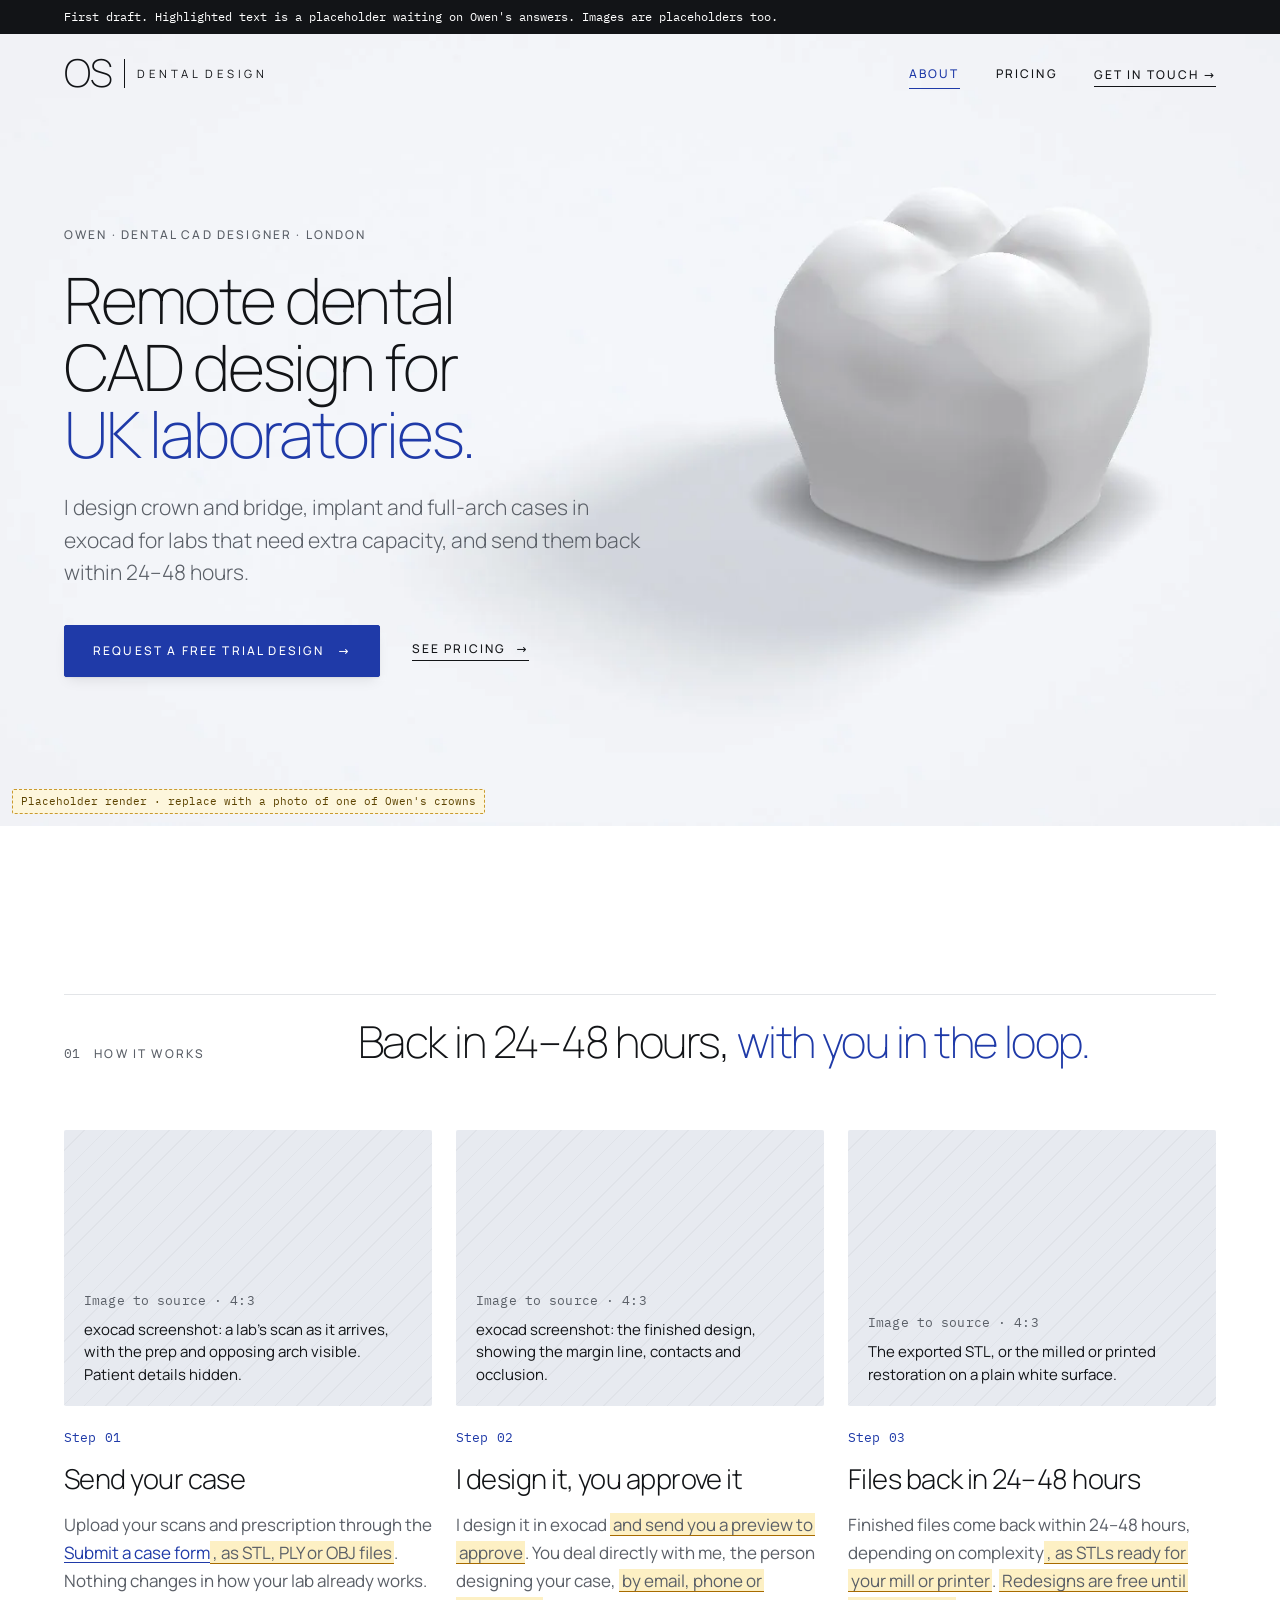
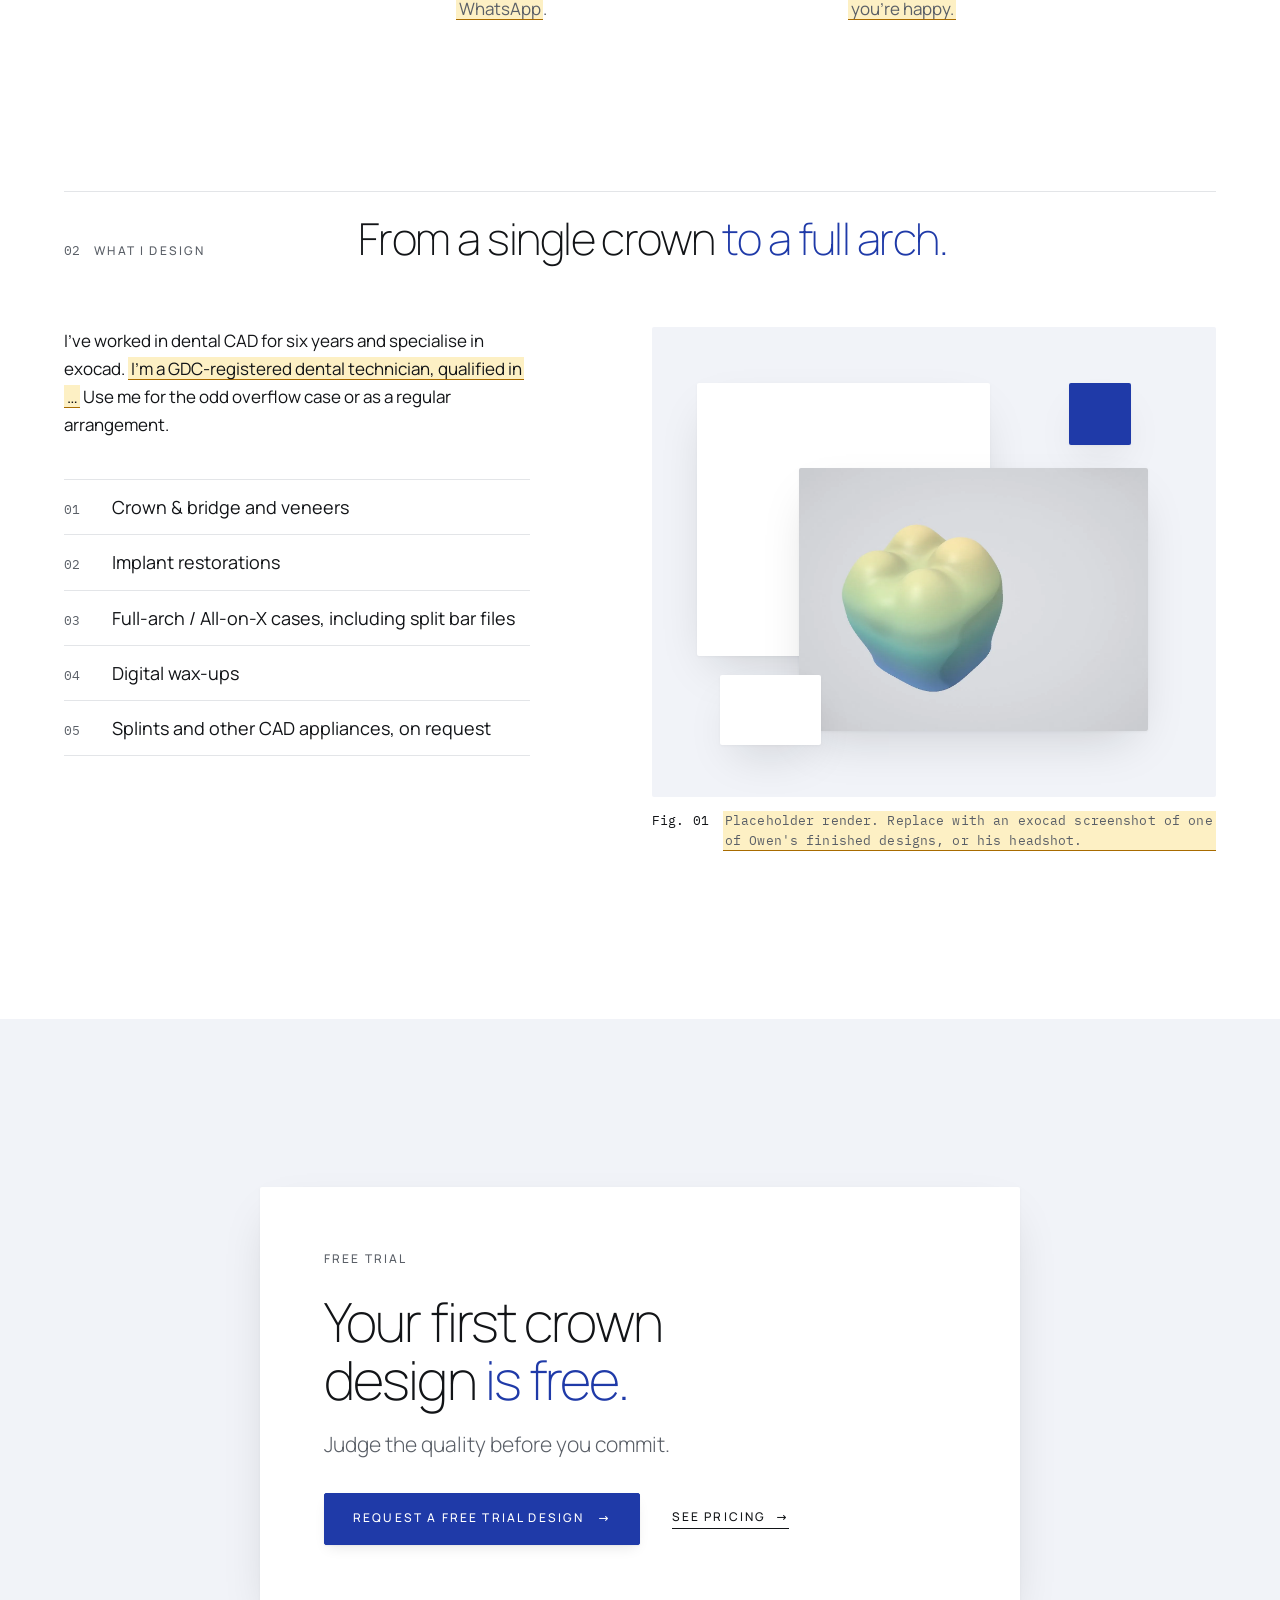
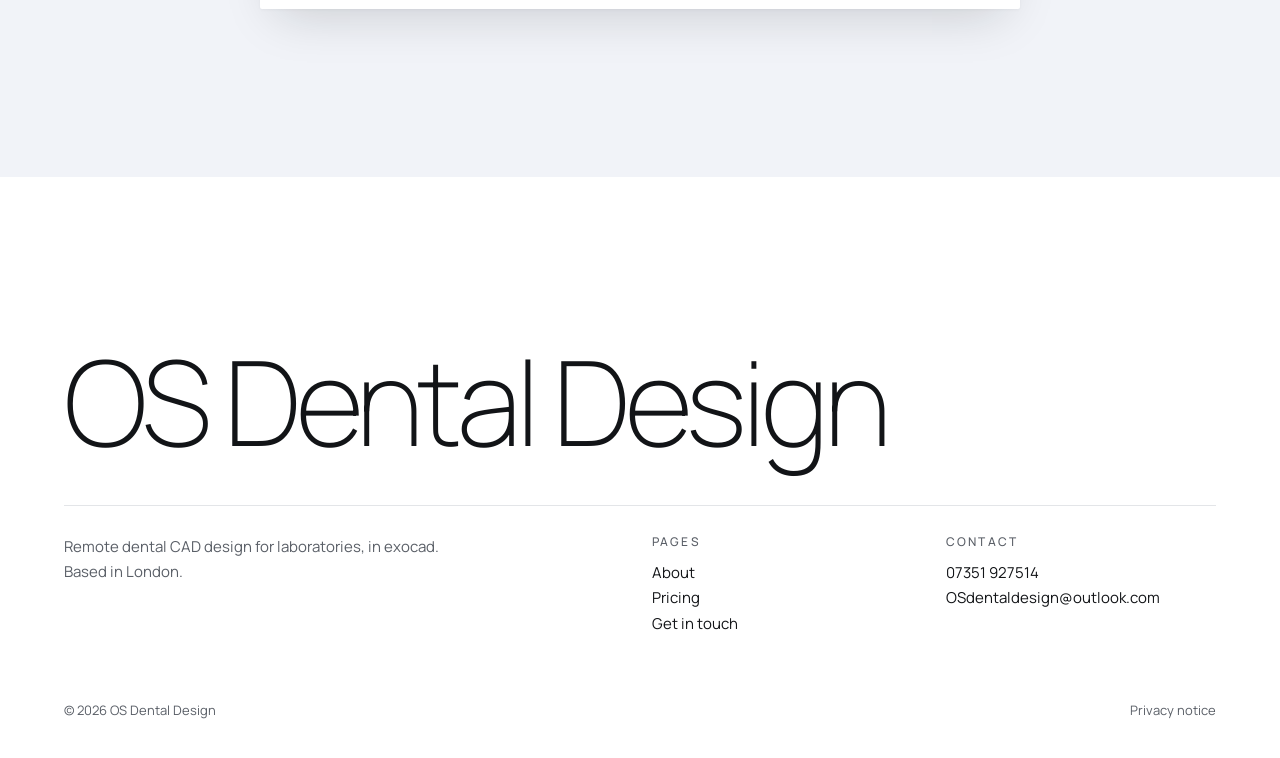
==== commit 84d57c58: "Merge main into the website draft Brings in Cloudflare Workers hosting (wrangler.jsonc), the hosting" ====
--- a/site/index.html
+++ b/site/index.html
@@ -4,7 +4,7 @@
   <meta charset="utf-8">
   <meta name="viewport" content="width=device-width, initial-scale=1">
   <title>OS Dental Design · Remote dental CAD design for laboratories</title>
-  <meta name="description" content="Remote exocad design support for dental laboratories: crown and bridge, implant and full-arch work, back within 24–48 hours. Based in London.">
+  <meta name="description" content="Owen designs crown and bridge, implant and full-arch cases in exocad for dental laboratories, and sends them back within 24–48 hours. Based in London.">
   <!-- DRAFT: keeps the draft out of search engines. Remove at launch. -->
   <meta name="robots" content="noindex, nofollow">
   <link rel="icon" href="favicon.svg" type="image/svg+xml">
@@ -30,9 +30,8 @@
       <button class="menu-toggle label" type="button" aria-expanded="false" aria-controls="site-nav">Menu</button>
       <nav id="site-nav" class="site-nav" aria-label="Main">
         <ul>
-          <li><a class="label" href="services.html">Services</a></li>
-          <li><a class="label" href="services.html#prices">Prices</a></li>
-          <li><a class="label" href="index.html#about">About</a></li>
+          <li><a class="label" href="index.html" aria-current="page">About</a></li>
+          <li><a class="label" href="pricing.html">Pricing</a></li>
           <li><a class="label nav-cta" href="contact.html">Get in touch <span class="arrow" aria-hidden="true">→</span></a></li>
         </ul>
       </nav>
@@ -41,58 +40,88 @@
 
   <main id="main">
 
-    <!-- Hero: tagline, intro and the two buttons -->
+    <!-- 1. What Owen does -->
     <section class="hero" aria-labelledby="hero-title">
       <div class="hero__media">
-        <!-- PLACEHOLDER IMAGE: see images/README.md, slot "Home hero" -->
+        <!-- PLACEHOLDER IMAGE: see images/README.md, slot 1 -->
         <img src="images/placeholder-hero-crown.webp" alt="A white zirconia molar crown on a bright white surface" width="1600" height="900" fetchpriority="high">
         <span class="draft-tag">Placeholder render · replace with a photo of one of Owen's crowns</span>
       </div>
       <div class="wrap hero__content">
         <div class="hero__text">
-          <p class="label eyebrow">exocad design support · London</p>
+          <p class="label eyebrow">Owen · Dental CAD designer · London</p>
           <h1 id="hero-title" class="display-xl">Remote dental CAD design for <span class="em">UK laboratories.</span></h1>
           <!-- Alternative taglines in the copy doc: "Extra exocad capacity, whenever your lab needs it" or "Reliable CAD design support, back in 24–48 hours". -->
-          <p class="lede">OS Dental Design gives dental laboratories reliable, high-quality CAD design support on a remote basis. Based in London, I take on overflow and tight-deadline cases in exocad, fitting around the way your lab already works.</p>
+          <p class="lede">I design crown and bridge, implant and full-arch cases in exocad for labs that need extra capacity, and send them back within 24–48 hours.</p>
           <div class="actions">
             <a class="btn" href="contact.html#enquiry">Request a free trial design <span class="arrow" aria-hidden="true">→</span></a>
-            <a class="link-arrow label" href="services.html">See services and prices <span class="arrow" aria-hidden="true">→</span></a>
+            <a class="link-arrow label" href="pricing.html">See pricing <span class="arrow" aria-hidden="true">→</span></a>
           </div>
         </div>
       </div>
     </section>
 
-    <!-- Principles -->
-    <!-- Note from the copy doc: taken from Owen's own wording ("reliable, high-quality", "flexible support"). He hasn't chosen his three words yet (Q3). -->
-    <section class="section" aria-labelledby="principles-title">
-      <div class="wrap grid principles">
-        <h2 id="principles-title" class="label principles__label">Principles</h2>
-        <ol class="principles__list">
-          <li><span class="mono">01</span><span class="display-m">Quality</span></li>
-          <li><span class="mono">02</span><span class="display-m">Reliability</span></li>
-          <li><span class="mono">03</span><span class="display-m">Flexibility</span></li>
+    <!-- 2. How the workflow works for the lab: quick turnaround, clear communication -->
+    <section class="section" id="how-it-works" aria-labelledby="how-title">
+      <div class="wrap">
+        <div class="section-head grid">
+          <p class="section-head__meta"><span class="mono">01</span><span class="label">How it works</span></p>
+          <h2 id="how-title" class="display-m">Back in 24–48 hours, <span class="em">with you in the loop.</span></h2>
+        </div>
+        <ol class="steps">
+          <li class="step">
+            <!-- IMAGE TO SOURCE: see images/README.md, slot 3 -->
+            <div class="slot" style="--ratio: 4 / 3">
+              <span class="slot__tag mono">Image to source · 4:3</span>
+              <span class="slot__desc">exocad screenshot: a lab's scan as it arrives, with the prep and opposing arch visible. Patient details hidden.</span>
+            </div>
+            <p class="step__num mono">Step 01</p>
+            <h3 class="display-s">Send your case</h3>
+            <p class="step__text">Upload your scans and prescription through the <a href="contact.html#case">Submit a case form</a><span class="tbc" title="To confirm with Owen (Q2)">, as STL, PLY or OBJ files</span>. Nothing changes in how your lab already works.</p>
+          </li>
+          <li class="step">
+            <!-- IMAGE TO SOURCE: see images/README.md, slot 4 -->
+            <div class="slot" style="--ratio: 4 / 3">
+              <span class="slot__tag mono">Image to source · 4:3</span>
+              <span class="slot__desc">exocad screenshot: the finished design, showing the margin line, contacts and occlusion.</span>
+            </div>
+            <p class="step__num mono">Step 02</p>
+            <h3 class="display-s">I design it, you approve it</h3>
+            <p class="step__text">I design it in exocad <span class="tbc" title="To confirm with Owen (Q4)">and send you a preview to approve</span>. You deal directly with me, the person designing your case, <span class="tbc" title="To confirm with Owen (Q4)">by email, phone or WhatsApp</span>.</p>
+          </li>
+          <li class="step">
+            <!-- IMAGE TO SOURCE: see images/README.md, slot 5 -->
+            <div class="slot" style="--ratio: 4 / 3">
+              <span class="slot__tag mono">Image to source · 4:3</span>
+              <span class="slot__desc">The exported STL, or the milled or printed restoration on a plain white surface.</span>
+            </div>
+            <p class="step__num mono">Step 03</p>
+            <h3 class="display-s">Files back in 24–48 hours</h3>
+            <p class="step__text">Finished files come back within 24–48 hours, depending on complexity<span class="tbc" title="To confirm with Owen (Q2)">, as STLs ready for your mill or printer</span>. <span class="tbc" title="To confirm with Owen (Q5)">Redesigns are free until you're happy.</span></p>
+          </li>
         </ol>
       </div>
     </section>
 
-    <!-- Experience and approach (this is the "About" section) -->
-    <section class="section" id="about" aria-labelledby="about-title">
+    <!-- 3. What I design, and who's doing it -->
+    <section class="section" id="what-i-design" aria-labelledby="design-title">
       <div class="wrap">
         <div class="section-head grid">
-          <p class="section-head__meta"><span class="mono">01</span><span class="label">Experience and approach</span></p>
-          <h2 id="about-title" class="display-m">Six years in dental CAD, <span class="em">specialising in exocad.</span></h2>
+          <p class="section-head__meta"><span class="mono">02</span><span class="label">What I design</span></p>
+          <h2 id="design-title" class="display-m">From a single crown <span class="em">to a full arch.</span></h2>
         </div>
         <div class="split grid">
           <div class="split__text">
             <div class="prose">
-              <p>I've worked in dental CAD for six years and specialise in exocad. <span class="tbc" title="To confirm with Owen (Q4)">I'm a GDC-registered dental technician, qualified in …</span> I work alongside your existing workflow, <span class="tbc" title="To confirm with Owen (Q4)">and send a design preview for your sign-off before the final files go back</span>.</p>
+              <p>I've worked in dental CAD for six years and specialise in exocad. <span class="tbc" title="To confirm with Owen (Q4)">I'm a GDC-registered dental technician, qualified in …</span> Use me for the odd overflow case or as a regular arrangement.</p>
             </div>
-            <dl class="spec">
-              <div><dt class="label">Experience</dt><dd>6 years in dental CAD</dd></div>
-              <div><dt class="label">Software</dt><dd>exocad</dd></div>
-              <div><dt class="label">Registration</dt><dd><span class="tbc" title="To confirm with Owen (Q4)">GDC number</span></dd></div>
-              <div><dt class="label">Based</dt><dd>London, working remotely</dd></div>
-            </dl>
+            <ol class="services-list">
+              <li><span class="mono">01</span><span>Crown &amp; bridge and veneers</span></li>
+              <li><span class="mono">02</span><span>Implant restorations</span></li>
+              <li><span class="mono">03</span><span>Full-arch / All-on-X cases, including split bar files</span></li>
+              <li><span class="mono">04</span><span>Digital wax-ups</span></li>
+              <li><span class="mono">05</span><span>Splints and other CAD appliances, on request</span></li>
+            </ol>
           </div>
           <!-- Image slot from the copy doc: a headshot of Owen, or an exocad screenshot of a finished design (Q7) -->
           <figure class="split__figure">
@@ -110,46 +139,16 @@
       </div>
     </section>
 
-    <!-- Full-bleed break -->
-    <figure class="bleed">
-      <!-- PLACEHOLDER IMAGE: see images/README.md, slot "Home break" -->
-      <img src="images/placeholder-window-light.webp" alt="" width="1600" height="800" loading="lazy">
-      <span class="draft-tag">Placeholder render · replace with daylight in Owen's workspace</span>
-    </figure>
-
-    <!-- What to expect -->
-    <section class="section" aria-labelledby="expect-title">
-      <div class="wrap">
-        <div class="section-head grid">
-          <p class="section-head__meta"><span class="mono">02</span><span class="label">What to expect</span></p>
-          <h2 id="expect-title" class="display-m">Most cases back within <span class="em">24–48 hours.</span></h2>
-        </div>
-        <div class="split grid">
-          <div class="split__text split__text--offset">
-            <div class="prose">
-              <p>Most cases come back within 24–48 hours, depending on complexity. Use me for the odd overflow case or as a regular arrangement, <span class="tbc" title="To confirm with Owen (Q5)">with free redesigns until you're happy</span>. Not sure yet? Your first crown design is free, so you can judge the quality before you commit.</p>
-            </div>
-          </div>
-          <dl class="spec split__aside">
-            <div><dt class="label">Turnaround</dt><dd>24–48 h, by complexity</dd></div>
-            <div><dt class="label">Arrangement</dt><dd>Occasional or regular</dd></div>
-            <div><dt class="label">Redesigns</dt><dd><span class="tbc" title="To confirm with Owen (Q5)">Free until you're happy</span></dd></div>
-            <div><dt class="label">First crown</dt><dd>Free trial design</dd></div>
-          </dl>
-        </div>
-      </div>
-    </section>
-
     <!-- The bold moment: raised panel on the tinted band -->
     <section class="section section--alt" aria-labelledby="trial-title">
       <div class="wrap grid">
         <div class="panel">
           <p class="label eyebrow">Free trial</p>
           <h2 id="trial-title" class="display-l">Your first crown design <span class="em">is free.</span></h2>
-          <p class="lede">Send a case and judge the quality before you commit.</p>
+          <p class="lede">Judge the quality before you commit.</p>
           <div class="actions">
             <a class="btn" href="contact.html#enquiry">Request a free trial design <span class="arrow" aria-hidden="true">→</span></a>
-            <a class="link-arrow label" href="services.html">See services and prices <span class="arrow" aria-hidden="true">→</span></a>
+            <a class="link-arrow label" href="pricing.html">See pricing <span class="arrow" aria-hidden="true">→</span></a>
           </div>
         </div>
       </div>
@@ -165,9 +164,8 @@
         <nav class="site-footer__col" aria-label="Footer">
           <span class="label">Pages</span>
           <ul>
-            <li><a href="index.html">Home</a></li>
-            <li><a href="services.html">Services</a></li>
-            <li><a href="services.html#prices">Prices</a></li>
+            <li><a href="index.html">About</a></li>
+            <li><a href="pricing.html">Pricing</a></li>
             <li><a href="contact.html">Get in touch</a></li>
           </ul>
         </nav>
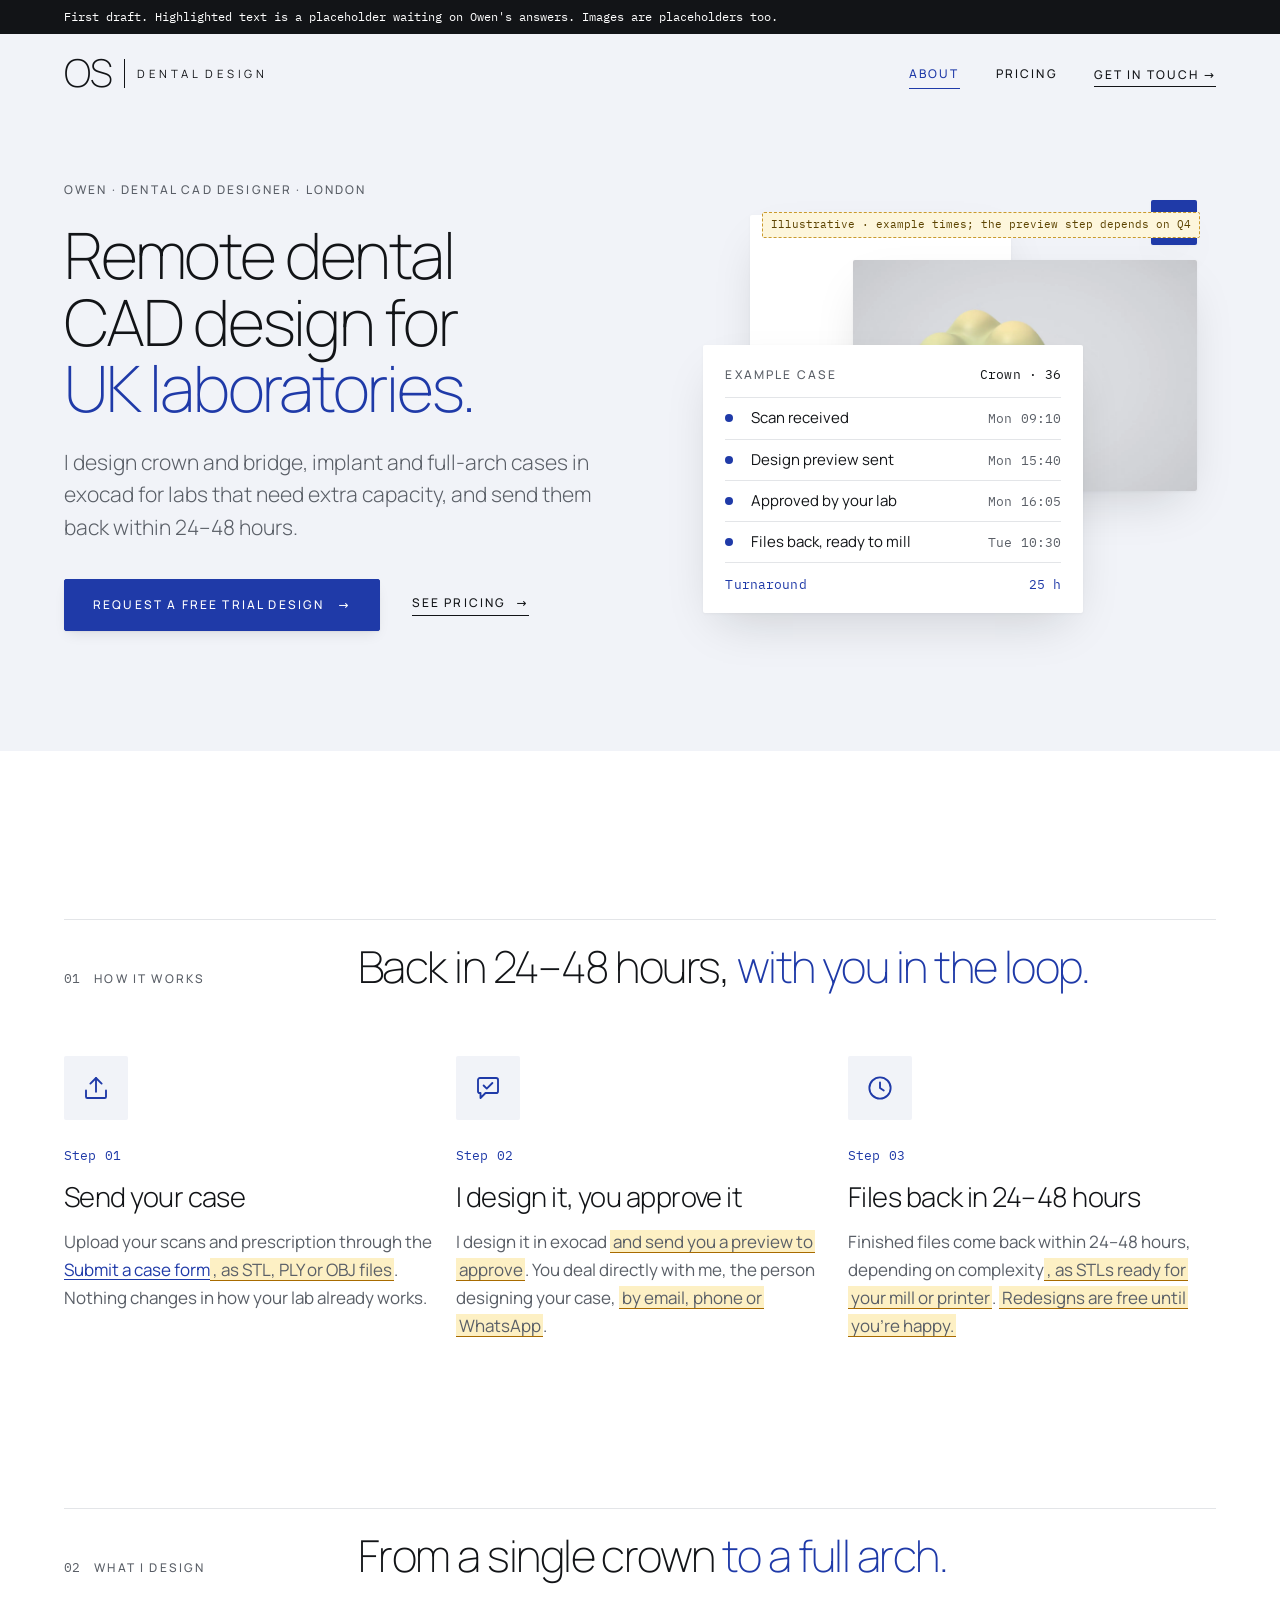
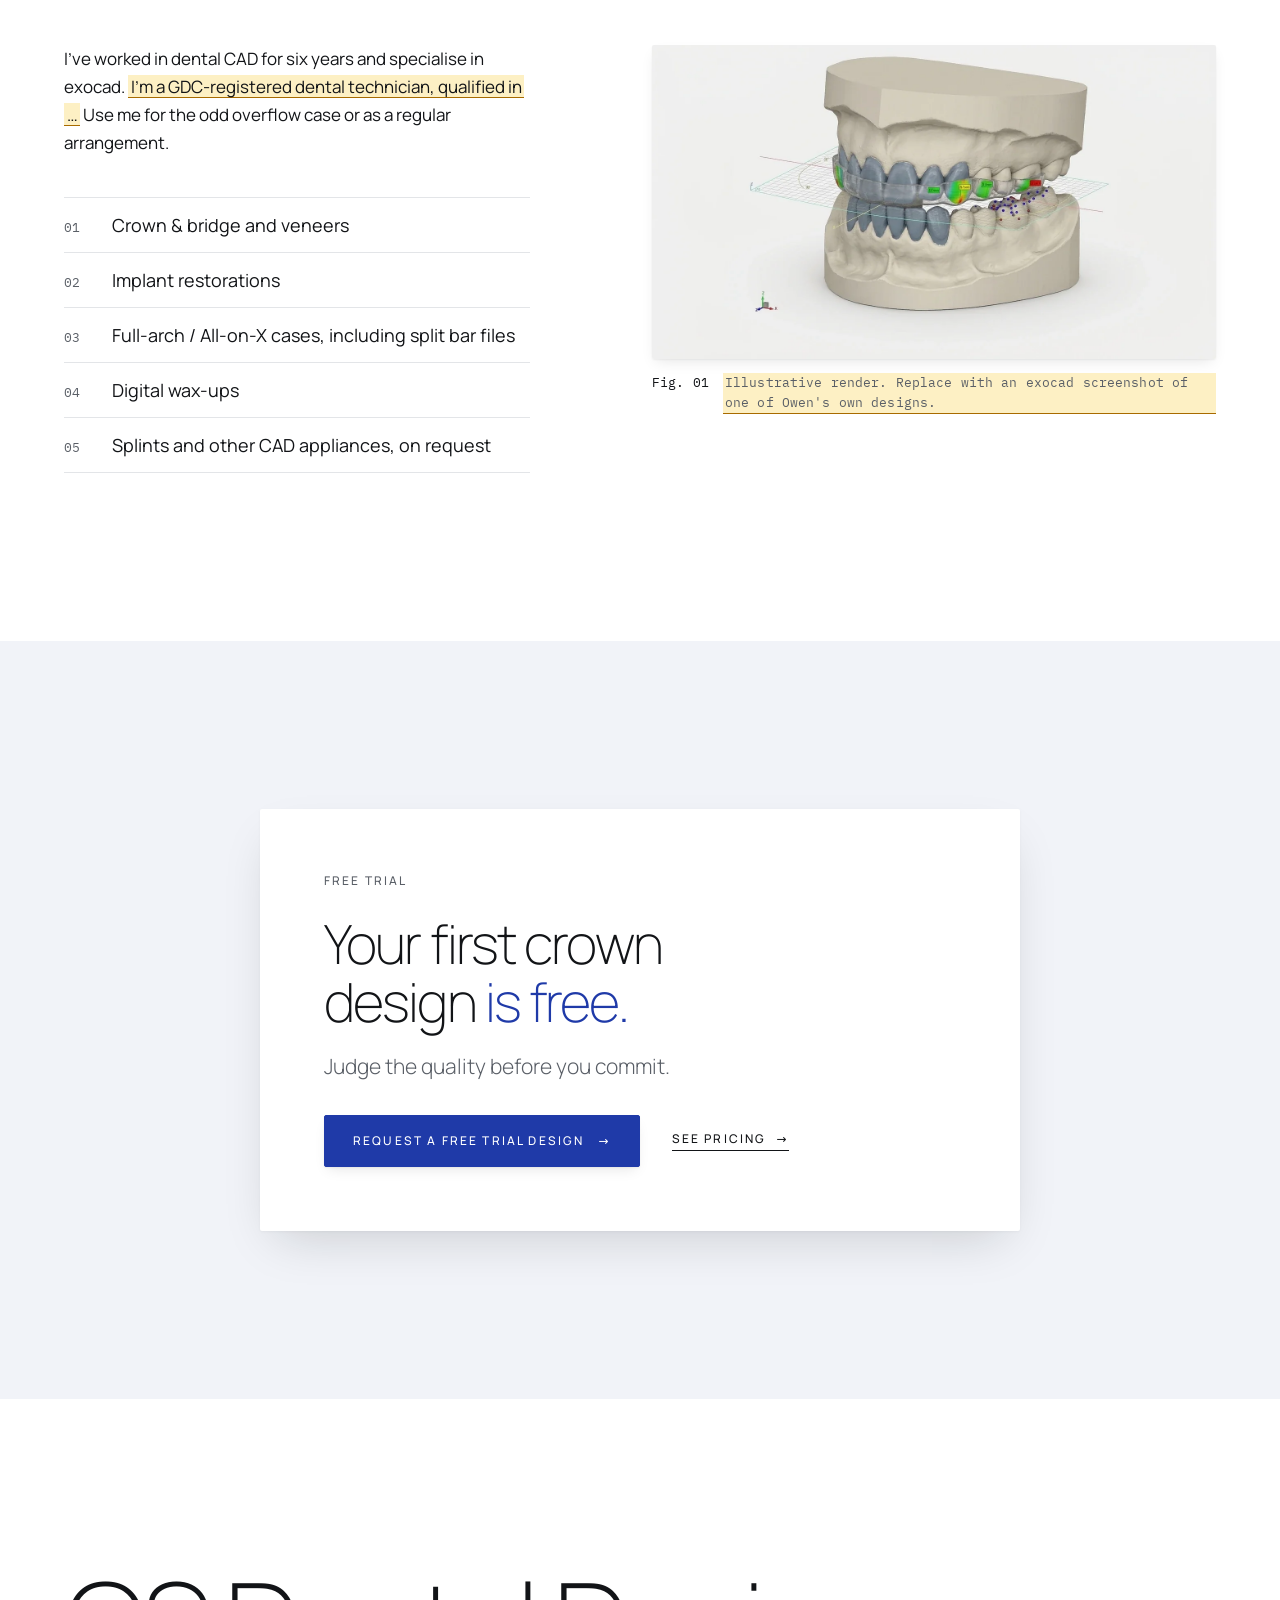
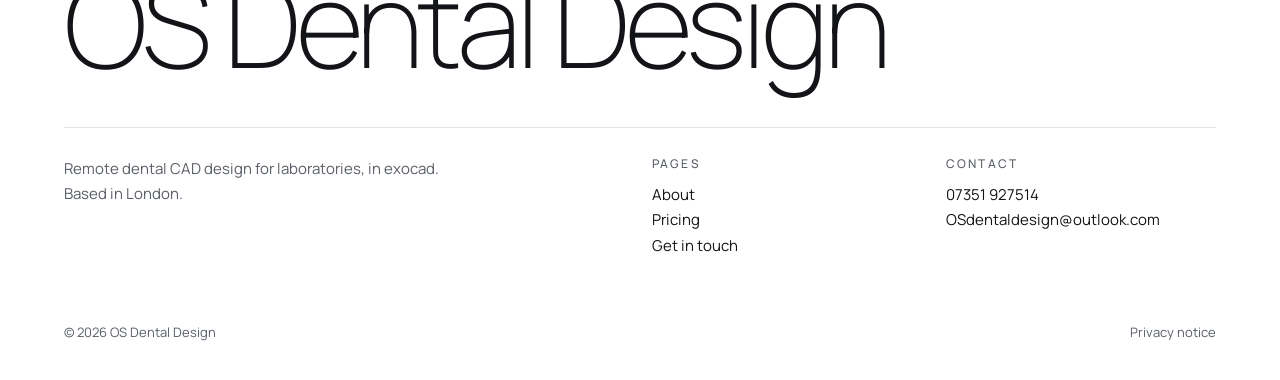
==== commit 3cd9a3b4: "About page: case-card hero, step icons, full splint render - Hero: the headline now sits beside a wh" ====
--- a/site/index.html
+++ b/site/index.html
@@ -42,12 +42,7 @@
 
     <!-- 1. What Owen does -->
     <section class="hero" aria-labelledby="hero-title">
-      <div class="hero__media">
-        <!-- PLACEHOLDER IMAGE: see images/README.md, slot 1 -->
-        <img src="images/placeholder-hero-crown.webp" alt="A white zirconia molar crown on a bright white surface" width="1600" height="900" fetchpriority="high">
-        <span class="draft-tag">Placeholder render · replace with a photo of one of Owen's crowns</span>
-      </div>
-      <div class="wrap hero__content">
+      <div class="wrap grid hero__grid">
         <div class="hero__text">
           <p class="label eyebrow">Owen · Dental CAD designer · London</p>
           <h1 id="hero-title" class="display-xl">Remote dental CAD design for <span class="em">UK laboratories.</span></h1>
@@ -58,6 +53,30 @@
             <a class="link-arrow label" href="pricing.html">See pricing <span class="arrow" aria-hidden="true">→</span></a>
           </div>
         </div>
+
+        <!-- An example case going through the workflow: shows the quick turnaround and the contact along the way.
+             The times are illustrative; the preview and approval steps depend on Q4. -->
+        <figure class="hero__visual">
+          <div class="relief" style="--ratio: 5 / 4" aria-hidden="true">
+            <span class="plane" style="--left: 0%; --top: 4%; --width: 56%; --height: 52%"></span>
+            <span class="plane plane--image" style="--left: 22%; --top: 16%; --width: 74%; --height: 62%">
+              <!-- PLACEHOLDER IMAGE: see images/README.md, slot 1 -->
+              <img src="images/placeholder-design-screen.webp" alt="" width="1600" height="1000" fetchpriority="high">
+            </span>
+            <span class="plane plane--accent" style="--left: 86%; --top: 0%; --width: 10%; --height: 12%"></span>
+            <span class="draft-tag draft-tag--top">Illustrative · example times; the preview step depends on Q4</span>
+          </div>
+          <div class="case-card">
+            <p class="case-card__head"><span class="label">Example case</span><span class="mono">Crown · 36</span></p>
+            <ol class="case-card__list">
+              <li><span class="case-card__dot" aria-hidden="true"></span><span>Scan received</span><span class="mono">Mon 09:10</span></li>
+              <li><span class="case-card__dot" aria-hidden="true"></span><span>Design preview sent</span><span class="mono">Mon 15:40</span></li>
+              <li><span class="case-card__dot" aria-hidden="true"></span><span>Approved by your lab</span><span class="mono">Mon 16:05</span></li>
+              <li><span class="case-card__dot" aria-hidden="true"></span><span>Files back, ready to mill</span><span class="mono">Tue 10:30</span></li>
+            </ol>
+            <p class="case-card__foot mono"><span>Turnaround</span><span>25 h</span></p>
+          </div>
+        </figure>
       </div>
     </section>
 
@@ -70,31 +89,25 @@
         </div>
         <ol class="steps">
           <li class="step">
-            <!-- IMAGE TO SOURCE: see images/README.md, slot 3 -->
-            <div class="slot" style="--ratio: 4 / 3">
-              <span class="slot__tag mono">Image to source · 4:3</span>
-              <span class="slot__desc">exocad screenshot: a lab's scan as it arrives, with the prep and opposing arch visible. Patient details hidden.</span>
-            </div>
+            <span class="step__icon" aria-hidden="true">
+              <svg viewBox="0 0 24 24"><path d="M4 14v5a1 1 0 0 0 1 1h14a1 1 0 0 0 1-1v-5"/><path d="M12 15V4"/><path d="M7.5 8.5 12 4l4.5 4.5"/></svg>
+            </span>
             <p class="step__num mono">Step 01</p>
             <h3 class="display-s">Send your case</h3>
             <p class="step__text">Upload your scans and prescription through the <a href="contact.html#case">Submit a case form</a><span class="tbc" title="To confirm with Owen (Q2)">, as STL, PLY or OBJ files</span>. Nothing changes in how your lab already works.</p>
           </li>
           <li class="step">
-            <!-- IMAGE TO SOURCE: see images/README.md, slot 4 -->
-            <div class="slot" style="--ratio: 4 / 3">
-              <span class="slot__tag mono">Image to source · 4:3</span>
-              <span class="slot__desc">exocad screenshot: the finished design, showing the margin line, contacts and occlusion.</span>
-            </div>
+            <span class="step__icon" aria-hidden="true">
+              <svg viewBox="0 0 24 24"><path d="M5.5 4h13A1.5 1.5 0 0 1 20 5.5v9a1.5 1.5 0 0 1-1.5 1.5H10l-4 4v-4h-.5A1.5 1.5 0 0 1 4 14.5v-9A1.5 1.5 0 0 1 5.5 4z"/><path d="m8.5 10 2.5 2.5 4.5-4.5"/></svg>
+            </span>
             <p class="step__num mono">Step 02</p>
             <h3 class="display-s">I design it, you approve it</h3>
             <p class="step__text">I design it in exocad <span class="tbc" title="To confirm with Owen (Q4)">and send you a preview to approve</span>. You deal directly with me, the person designing your case, <span class="tbc" title="To confirm with Owen (Q4)">by email, phone or WhatsApp</span>.</p>
           </li>
           <li class="step">
-            <!-- IMAGE TO SOURCE: see images/README.md, slot 5 -->
-            <div class="slot" style="--ratio: 4 / 3">
-              <span class="slot__tag mono">Image to source · 4:3</span>
-              <span class="slot__desc">The exported STL, or the milled or printed restoration on a plain white surface.</span>
-            </div>
+            <span class="step__icon" aria-hidden="true">
+              <svg viewBox="0 0 24 24"><circle cx="12" cy="12" r="8.5"/><path d="M12 7.5V12l3 2"/></svg>
+            </span>
             <p class="step__num mono">Step 03</p>
             <h3 class="display-s">Files back in 24–48 hours</h3>
             <p class="step__text">Finished files come back within 24–48 hours, depending on complexity<span class="tbc" title="To confirm with Owen (Q2)">, as STLs ready for your mill or printer</span>. <span class="tbc" title="To confirm with Owen (Q5)">Redesigns are free until you're happy.</span></p>
@@ -123,17 +136,10 @@
               <li><span class="mono">05</span><span>Splints and other CAD appliances, on request</span></li>
             </ol>
           </div>
-          <!-- Image slot from the copy doc: a headshot of Owen, or an exocad screenshot of a finished design (Q7) -->
+          <!-- Illustrative render for now (Q7). Replace with an exocad screenshot of one of Owen's own designs. -->
           <figure class="split__figure">
-            <div class="relief" style="--ratio: 6 / 5">
-              <span class="plane" style="--left: 8%; --top: 12%; --width: 52%; --height: 58%"></span>
-              <span class="plane plane--image" style="--left: 26%; --top: 30%; --width: 62%; --height: 56%">
-                <img src="images/placeholder-design-screen.webp" alt="Placeholder: a molar crown design shown as a colour thickness map" width="1600" height="1000" loading="lazy">
-              </span>
-              <span class="plane plane--accent" style="--left: 74%; --top: 12%; --width: 11%; --height: 13%"></span>
-              <span class="plane" style="--left: 12%; --top: 74%; --width: 18%; --height: 15%"></span>
-            </div>
-            <figcaption class="figcaption mono"><span>Fig. 01</span><span class="tbc" title="Image to source (Q7)">Placeholder render. Replace with an exocad screenshot of one of Owen's finished designs, or his headshot.</span></figcaption>
+            <img class="photo" src="images/illustrative-splint-design.webp" alt="A digital occlusal splint design on upper and lower models, with a colour map of its thickness" width="1376" height="768" loading="lazy">
+            <figcaption class="figcaption mono"><span>Fig. 01</span><span class="tbc" title="Image to source (Q7)">Illustrative render. Replace with an exocad screenshot of one of Owen's own designs.</span></figcaption>
           </figure>
         </div>
       </div>
--- a/site/css/styles.css
+++ b/site/css/styles.css
@@ -359,34 +359,71 @@
 
 /* 6. Hero (Home) and page heads (other pages) ---------------------------- */
 
-.hero {
-  position: relative;
-  overflow: hidden;
-  background: #eff1f5;       /* matches the edge of the hero photograph */
-}
-.hero__media { position: relative; }
-.hero__media img {
-  width: 100%;
-  height: 100%;
-  object-fit: cover;
-  object-position: 72% 50%;
-}
-.hero__content { position: relative; z-index: 1; }
-.hero__text { display: grid; gap: 24px; max-width: 600px; }
-
-@media (min-width: 860px) {
-  .hero { display: flex; align-items: center; min-height: clamp(640px, 88vh, 820px); }
-  .hero__media { position: absolute; inset: 0; }
-  .hero__content { width: 100%; padding-block: 140px 96px; }
-  .hero__text { max-width: min(600px, 50%); }
-}
-/* Phones: headline first, photograph underneath */
-@media (max-width: 859px) {
-  .hero { display: flex; flex-direction: column; }
-  .hero__content { order: 1; padding-block: 120px 48px; }
-  .hero__media { order: 2; aspect-ratio: 16 / 11; }
-  .hero__media img { object-position: 80% 50%; }
-}
+/* Home hero: the headline beside a white relief, with an example case
+   card floating on it. The planes sit straight on the tinted band. */
+.hero { position: relative; overflow: hidden; background: var(--paper-alt); }
+.hero__grid { align-items: center; row-gap: 64px; padding-block: 148px 120px; }
+.hero__text { grid-column: 1 / span 6; display: grid; gap: 24px; }
+.hero__visual { grid-column: 8 / span 5; position: relative; margin: 0 0 40px; }
+.hero__visual .relief { background: transparent; overflow: visible; }
+@media (max-width: 959px) {
+  .hero__grid { padding-block: 120px 72px; }
+  .hero__text,
+  .hero__visual { grid-column: 1 / -1; }
+  .hero__visual { width: min(100%, 560px); }
+}
+
+/* Example case card: shows a case going in and coming back */
+.case-card {
+  position: absolute;
+  left: -10%;
+  bottom: -40px;
+  z-index: 2;
+  width: min(380px, 84%);
+  padding: 20px 22px 18px;
+  background: var(--paper);
+  border-radius: var(--radius);
+  box-shadow: var(--shadow-2);
+}
+.case-card__head {
+  display: flex;
+  justify-content: space-between;
+  align-items: baseline;
+  gap: 12px;
+  padding-bottom: 12px;
+  border-bottom: 1px solid var(--rule);
+}
+.case-card__head .label { color: var(--ink-soft); }
+.case-card__list li {
+  display: grid;
+  grid-template-columns: 14px minmax(0, 1fr) auto;
+  gap: 12px;
+  align-items: baseline;
+  padding-block: 9px;
+  border-bottom: 1px solid var(--rule);
+  font-size: .9375rem;
+  line-height: 1.4;
+}
+.case-card__list .mono { color: var(--ink-soft); white-space: nowrap; }
+.case-card__dot {
+  width: 8px; height: 8px;
+  border-radius: 50%;
+  background: var(--accent);
+  transform: translateY(-1px);
+}
+.case-card__foot {
+  display: flex;
+  justify-content: space-between;
+  gap: 12px;
+  padding-top: 12px;
+  color: var(--accent);
+}
+/* Narrower screens: the card drops below the planes, overlapping their edge */
+@media (max-width: 959px) {
+  .hero__visual { margin-bottom: 0; }
+  .case-card { position: relative; left: auto; bottom: auto; width: min(380px, 92%); margin-top: -64px; }
+}
+
 
 .page-head { padding-top: clamp(40px, 5vw, 80px); }
 .page-head__grid { align-items: center; row-gap: 56px; }
@@ -458,6 +495,9 @@
 @media (max-width: 959px) {
   .panel { grid-column: 1 / -1; }
 }
+
+/* A whole photograph or render, uncropped */
+.photo { width: 100%; height: auto; border-radius: var(--radius); box-shadow: var(--shadow-1); }
 
 /* Figure captions */
 .figcaption {
@@ -552,7 +592,26 @@
   gap: 56px var(--gutter);
 }
 .step { display: grid; gap: 14px; align-content: start; }
-.step__num { margin-top: 8px; color: var(--accent); }
+.step__icon {
+  display: grid;
+  place-items: center;
+  width: 64px;
+  height: 64px;
+  margin-bottom: 12px;
+  border-radius: var(--radius);
+  background: var(--paper-alt);
+  color: var(--accent);
+}
+.step__icon svg {
+  width: 30px;
+  height: 30px;
+  fill: none;
+  stroke: currentColor;
+  stroke-width: 1.5;
+  stroke-linecap: round;
+  stroke-linejoin: round;
+}
+.step__num { color: var(--accent); }
 .step__text { max-width: 26em; color: var(--ink-soft); }
 .step__text a { color: var(--accent); }
 @media (max-width: 859px) {
@@ -801,3 +860,4 @@
   font-size: .6875rem;
   line-height: 1.4;
 }
+.draft-tag--top { top: 12px; bottom: auto; }
